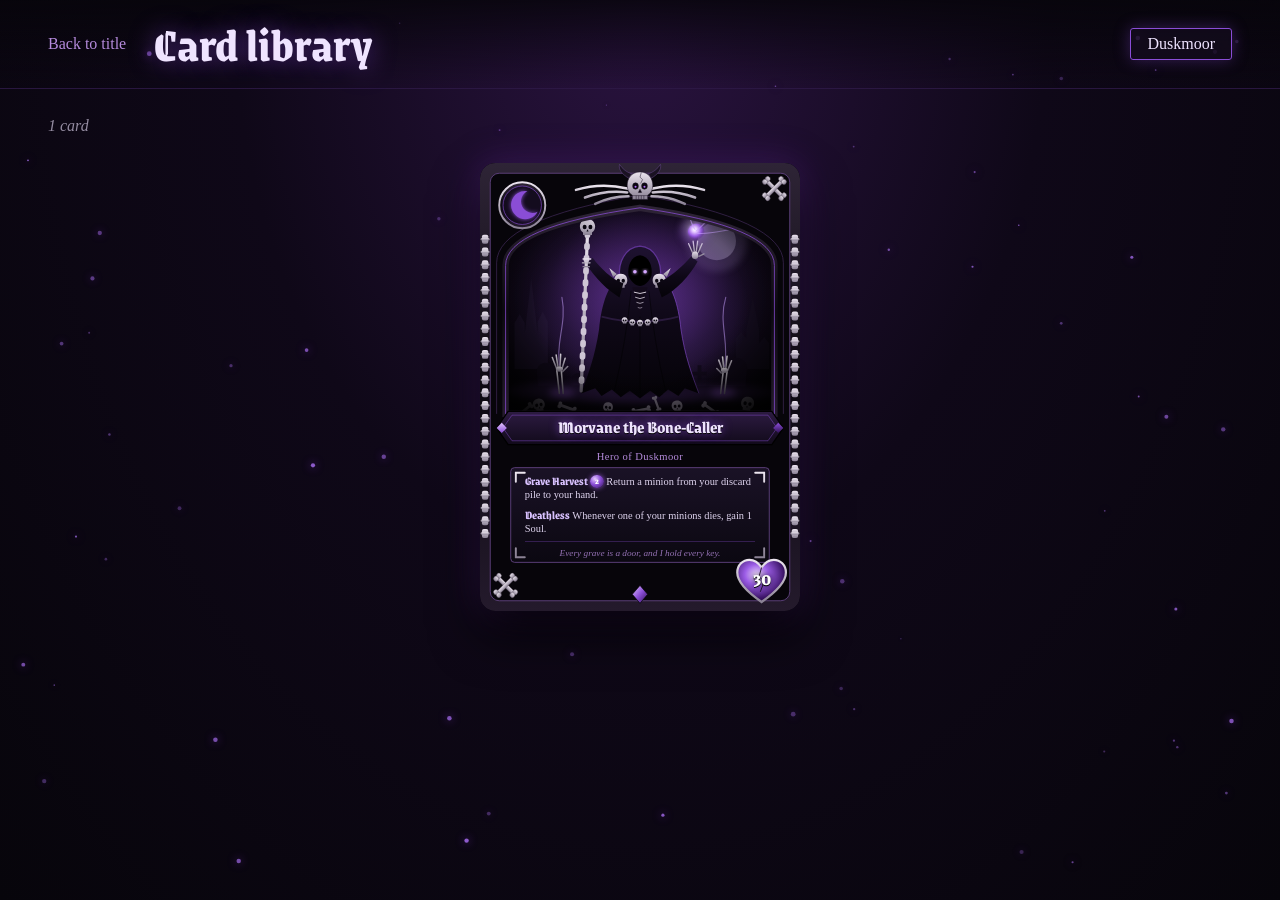
==== cards.html @ 1594412f "card addition." ====
<!DOCTYPE html>
<html lang="en">
<head>
  <meta charset="UTF-8">
  <meta name="viewport" content="width=device-width, initial-scale=1.0">
  <title>Card Library · Three Crowns</title>
  <link rel="preconnect" href="https://fonts.googleapis.com">
  <link rel="preconnect" href="https://fonts.gstatic.com" crossorigin>
  <link href="https://fonts.googleapis.com/css2?family=Grenze+Gotisch:wght@600;800&family=IM+Fell+English:ital@0;1&family=IM+Fell+English+SC&display=swap" rel="stylesheet">
  <link rel="stylesheet" href="css/cards.css">
</head>
<body>
  <!-- Shared pieces for every card frame -->
  <svg width="0" height="0" style="position:absolute" aria-hidden="true">
    <defs>
      <linearGradient id="cf-iron" x1="0" y1="0" x2="0" y2="1">
        <stop offset="0" stop-color="#2e2436"/>
        <stop offset=".5" stop-color="#0c0910"/>
        <stop offset="1" stop-color="#241a2c"/>
      </linearGradient>
      <linearGradient id="cf-bone" x1="0" y1="0" x2="0" y2="1">
        <stop offset="0" stop-color="#ece5ef"/>
        <stop offset="1" stop-color="#8a8194"/>
      </linearGradient>
      <linearGradient id="cf-plate" x1="0" y1="0" x2="0" y2="1">
        <stop offset="0" stop-color="#2d1b42"/>
        <stop offset="1" stop-color="#110a1a"/>
      </linearGradient>
      <linearGradient id="cf-textbox" x1="0" y1="0" x2="0" y2="1">
        <stop offset="0" stop-color="#1a1226"/>
        <stop offset="1" stop-color="#0b0811"/>
      </linearGradient>
      <linearGradient id="cf-gem" x1="0" y1="0" x2="1" y2="1">
        <stop offset="0" stop-color="#e3c6ff"/>
        <stop offset=".5" stop-color="#8a4dd6"/>
        <stop offset="1" stop-color="#2d0f52"/>
      </linearGradient>
      <radialGradient id="cf-gem-radial" cx=".4" cy=".35" r=".7">
        <stop offset="0" stop-color="#f0dcff"/>
        <stop offset=".35" stop-color="#9b5ce6"/>
        <stop offset=".8" stop-color="#3b1466"/>
        <stop offset="1" stop-color="#1a0830"/>
      </radialGradient>
      <radialGradient id="cf-art-vignette" cx=".5" cy=".42" r=".75">
        <stop offset=".5" stop-color="#000" stop-opacity="0"/>
        <stop offset="1" stop-color="#000" stop-opacity=".85"/>
      </radialGradient>
      <radialGradient id="cb-bg" cx=".5" cy=".45" r=".75">
        <stop offset="0" stop-color="#2a1340"/>
        <stop offset=".6" stop-color="#110a1a"/>
        <stop offset="1" stop-color="#050308"/>
      </radialGradient>
      <pattern id="cb-lattice" patternUnits="userSpaceOnUse" width="40" height="40">
        <path d="M0 20 L20 0 L40 20 L20 40 Z" fill="none" stroke="#2a1a3d" stroke-width="1"/>
      </pattern>

      <!-- gothic arch window for the art -->
      <clipPath id="cf-arch">
        <path d="M40 392 V160 Q40 100 250 70 Q460 100 460 160 V392 Z"/>
      </clipPath>

      <!-- one vertebra of the spine running down the frame sides -->
      <g id="cf-vertebra">
        <rect x="-5" y="0" width="10" height="14" rx="3" fill="url(#cf-bone)"/>
        <rect x="-7" y="5" width="14" height="4" rx="2" fill="url(#cf-bone)" opacity=".8"/>
      </g>

      <!-- a single bone, used for crossed bones -->
      <g id="cf-bone-piece" fill="url(#cf-bone)" stroke="#4a4052" stroke-width=".6">
        <rect x="-18" y="-3" width="36" height="6" rx="3"/>
        <circle cx="-18" cy="-3.2" r="4"/><circle cx="-18" cy="3.2" r="4"/>
        <circle cx="18" cy="-3.2" r="4"/><circle cx="18" cy="3.2" r="4"/>
      </g>

      <!-- skull, centered on 0,0 -->
      <g id="cf-skull" stroke="#1e1428" stroke-width=".8">
        <path fill="url(#cf-bone)" d="M0 -22 C-14 -22 -20 -11 -20 -1 C-20 7 -16 12 -12 14 V21 H12 V14 C16 12 20 7 20 -1 C20 -11 14 -22 0 -22 Z"/>
        <path fill="none" d="M2 -21 L0 -14 L4 -10 L1 -4 M-12 15 H12 M-6 15 V21 M-2 15 V21 M2 15 V21 M6 15 V21"/>
        <ellipse cx="-7" cy="0" rx="4.5" ry="5" fill="#0a0610"/>
        <ellipse cx="7" cy="0" rx="4.5" ry="5" fill="#0a0610"/>
        <path d="M0 5 L-2.5 10 H2.5 Z" fill="#0a0610"/>
        <circle class="cf-eye-glow" cx="-7" cy="1" r="1.6" fill="#b36bff" stroke="none"/>
        <circle class="cf-eye-glow" cx="7" cy="1" r="1.6" fill="#b36bff" stroke="none"/>
      </g>

      <filter id="fx-cglow" x="-40%" y="-40%" width="180%" height="180%">
        <feGaussianBlur in="SourceGraphic" stdDeviation="3" result="b"/>
        <feMerge><feMergeNode in="b"/><feMergeNode in="SourceGraphic"/></feMerge>
      </filter>
    </defs>
  </svg>

  <canvas id="motes" aria-hidden="true"></canvas>

  <header class="topbar">
    <a class="back-link" href="index.html">Back to title</a>
    <h1 class="page-title">Card library</h1>
    <nav class="kingdom-tabs" aria-label="Kingdoms">
      <button class="tab is-active" aria-pressed="true">Duskmoor</button>
    </nav>
  </header>

  <main>
    <p class="count" id="card-count"></p>
    <div class="card-grid" id="card-grid"></div>
  </main>

  <!-- Large inspect view -->
  <dialog class="inspect" id="inspect" aria-label="Inspect card">
    <div class="inspect-stage" id="inspect-stage"></div>
    <div class="inspect-actions">
      <button class="action" id="flip-btn">Flip card</button>
      <button class="action" id="close-btn">Close</button>
    </div>
  </dialog>

  <script src="js/cards.js"></script>
</body>
</html>
---- css/cards.css ----
/* ============ Tokens ============ */
:root {
  --night:       #07050b;
  --ink:         #efe4ff;
  --violet:      #8a4dd6;
  --violet-soft: #b58bdc;

  --font-dark: "Grenze Gotisch", Georgia, serif;
  --font-body: "IM Fell English", Georgia, serif;
  --font-caps: "IM Fell English SC", Georgia, serif;
}

*, *::before, *::after { box-sizing: border-box; }

html, body { margin: 0; min-height: 100%; }

body {
  background: radial-gradient(ellipse at 50% 0%, #2a1340 0%, #0f0818 45%, var(--night) 100%) fixed;
  background-color: var(--night);
  color: var(--ink);
  font-family: var(--font-body);
  min-height: 100vh;
}

#motes {
  position: fixed;
  inset: 0;
  z-index: 0;
  width: 100%;
  height: 100%;
  pointer-events: none;
}

/* ============ Top bar ============ */
.topbar {
  position: relative;
  z-index: 1;
  display: flex;
  flex-wrap: wrap;
  align-items: center;
  gap: 12px 28px;
  padding: 20px clamp(16px, 4vw, 48px);
  border-bottom: 1px solid rgba(138, 77, 214, .25);
  background: linear-gradient(180deg, rgba(7, 5, 11, .85), rgba(7, 5, 11, 0));
}

.back-link {
  font-family: var(--font-caps);
  font-size: 1rem;
  color: var(--violet-soft);
  text-decoration: none;
}
.back-link:hover,
.back-link:focus-visible {
  color: var(--ink);
  text-decoration: underline;
  text-underline-offset: 4px;
  outline: none;
}

.page-title {
  margin: 0;
  font-family: var(--font-dark);
  font-weight: 800;
  font-size: clamp(2rem, 4vw, 3rem);
  line-height: 1;
  text-shadow: 0 0 24px rgba(138, 77, 214, .6);
}

.kingdom-tabs { margin-left: auto; display: flex; gap: 8px; }

.tab {
  padding: .4rem 1rem;
  font-family: var(--font-caps);
  font-size: 1rem;
  color: var(--violet-soft);
  background: rgba(20, 12, 30, .7);
  border: 1px solid rgba(138, 77, 214, .35);
  border-radius: 3px;
  cursor: pointer;
}
.tab.is-active {
  color: var(--ink);
  border-color: var(--violet);
  box-shadow: 0 0 16px rgba(138, 77, 214, .35);
}

main {
  position: relative;
  z-index: 1;
  padding: 28px clamp(16px, 4vw, 48px) 72px;
}

.count {
  margin: 0 0 28px;
  font-style: italic;
  color: rgba(239, 228, 255, .6);
}

.card-grid {
  display: flex;
  flex-wrap: wrap;
  gap: 40px;
  justify-content: center;
}

/* ============ Card ============ */
.card {
  --w: min(320px, 82vw);
  position: relative;
  width: var(--w);
  aspect-ratio: 5 / 7;
  container-type: inline-size; /* lets text size itself to the card with cqw units */
  perspective: 1200px;
  cursor: pointer;
  outline: none;
  transition: transform .3s ease;
}
.card-grid .card:hover,
.card-grid .card:focus-visible { transform: translateY(-8px); }

.card-inner {
  position: absolute;
  inset: 0;
  transform-style: preserve-3d;
  transform: rotateX(var(--rx, 0deg)) rotateY(calc(var(--ry, 0deg) + var(--flip, 0deg)));
  transition: transform .6s cubic-bezier(.2, .7, .2, 1);
}
.card.is-tilting .card-inner { transition: transform .1s linear; }
.card.is-flipped { --flip: 180deg; }

.card-face {
  position: absolute;
  inset: 0;
  overflow: hidden;
  border-radius: 4.8cqw;
  backface-visibility: hidden;
  -webkit-backface-visibility: hidden;
  box-shadow: 0 24px 48px rgba(0, 0, 0, .75), 0 0 36px rgba(120, 50, 190, .35);
}
.card-back { transform: rotateY(180deg); }
.card:focus-visible .card-face { box-shadow: 0 24px 48px rgba(0, 0, 0, .75), 0 0 0 3px var(--ink); }

.card-svg { display: block; width: 100%; height: 100%; }

/* Text laid over the frame. Positions match the frame's 500x700 layout. */
.card-name {
  position: absolute;
  left: 10%;
  right: 10%;
  top: 55.43%;
  height: 7.43%;
  margin: 0;
  display: flex;
  align-items: center;
  justify-content: center;
  font-family: var(--font-dark);
  font-weight: 800;
  font-size: 5.4cqw;
  line-height: 1;
  white-space: nowrap;
  color: var(--ink);
  text-shadow: 0 1px 0 #000, 0 0 3cqw rgba(138, 77, 214, .8);
}

.card-type {
  position: absolute;
  left: 10%;
  right: 10%;
  top: 63.71%;
  height: 3.43%;
  margin: 0;
  display: flex;
  align-items: center;
  justify-content: center;
  font-family: var(--font-caps);
  font-size: 3.3cqw;
  letter-spacing: .04em;
  color: var(--violet-soft);
}

.card-text {
  position: absolute;
  left: 9.6%;
  width: 80.8%;
  top: 68%;
  height: 21.14%;
  padding: 3.4cqw 4.4cqw 3cqw;
  display: flex;
  flex-direction: column;
  justify-content: center;
  gap: 1.6cqw;
  overflow: hidden;
  font-size: 3.25cqw;
  line-height: 1.3;
  color: rgba(239, 228, 255, .92);
}
.card-text p { margin: 0; }

.ability-name {
  margin-right: .8cqw;
  font-family: var(--font-dark);
  font-weight: 800;
  font-size: 3.7cqw;
  color: #d9c2ff;
}

.soul-cost {
  display: inline-grid;
  place-items: center;
  width: 4.2cqw;
  height: 4.2cqw;
  margin-right: .8cqw;
  border-radius: 50%;
  vertical-align: .2cqw;
  background: radial-gradient(circle at 35% 30%, #e3c6ff, #8a4dd6 45%, #2d0f52);
  box-shadow: 0 0 1.6cqw rgba(179, 107, 255, .7);
  font-family: var(--font-dark);
  font-weight: 800;
  font-size: 2.8cqw;
  line-height: 1;
  color: #fff;
}

.card-flavor {
  padding-top: 1.4cqw;
  border-top: 1px solid rgba(138, 77, 214, .3);
  font-style: italic;
  font-size: 2.9cqw;
  text-align: center;
  color: rgba(181, 139, 220, .8);
}

.card-health,
.card-cost {
  position: absolute;
  transform: translate(-50%, -50%);
  font-family: var(--font-dark);
  font-weight: 800;
  line-height: 1;
  color: #fff;
  text-shadow: 0 1px 0 #000, 0 0 2cqw rgba(0, 0, 0, .9);
}
.card-health { left: 88%; top: 92.57%; font-size: 6.4cqw; }
.card-cost   { left: 13.2%; top: 9.43%; font-size: 8cqw; }

/* Foil sheen that follows the cursor */
.card-sheen {
  position: absolute;
  inset: 0;
  pointer-events: none;
  mix-blend-mode: color-dodge;
  opacity: 0;
  transition: opacity .3s ease;
  background:
    radial-gradient(circle at var(--mx, 50%) var(--my, 50%), rgba(190, 140, 255, .35), transparent 40%),
    linear-gradient(115deg, transparent 35%, rgba(170, 110, 255, .16) 48%, rgba(110, 230, 255, .07) 52%, transparent 62%);
  background-size: 100% 100%, 250% 250%;
  background-position: center, var(--mx, 50%) var(--my, 50%);
}
.card:hover .card-sheen,
.card.is-tilting .card-sheen { opacity: 1; }

/* Slow pulse on the crest eyes and gems */
.cf-eye-glow,
.cf-gem { animation: pulse 3s ease-in-out infinite; }

@keyframes pulse {
  0%, 100% { opacity: .7; }
  50%      { opacity: 1; }
}

/* ============ Inspect view ============ */
.inspect {
  border: 0;
  padding: 0;
  background: transparent;
  color: inherit;
  max-width: none;
  max-height: none;
  overflow: visible;
}
.inspect[open] {
  display: flex;
  flex-direction: column;
  align-items: center;
  gap: 24px;
}
.inspect::backdrop {
  background: rgba(5, 3, 8, .85);
  backdrop-filter: blur(4px);
}

.inspect-stage .card {
  --w: min(440px, 84vw, 46vh);
  animation: rise .5s cubic-bezier(.2, .7, .2, 1);
}

@keyframes rise {
  from { opacity: 0; transform: translateY(24px) scale(.95); }
  to   { opacity: 1; transform: none; }
}

.inspect-actions { display: flex; gap: 12px; }

.action {
  padding: .55rem 1.3rem;
  font-family: var(--font-caps);
  font-size: 1.05rem;
  color: var(--ink);
  background: rgba(20, 12, 30, .85);
  border: 1px solid rgba(138, 77, 214, .5);
  border-radius: 3px;
  cursor: pointer;
  transition: border-color .2s ease, box-shadow .2s ease;
}
.action:hover,
.action:focus-visible {
  border-color: var(--violet-soft);
  box-shadow: 0 0 18px rgba(138, 77, 214, .45);
  outline: none;
}

/* ============ Reduced motion ============ */
@media (prefers-reduced-motion: reduce) {
  *, *::before, *::after {
    animation: none !important;
    transition: none !important;
  }
}
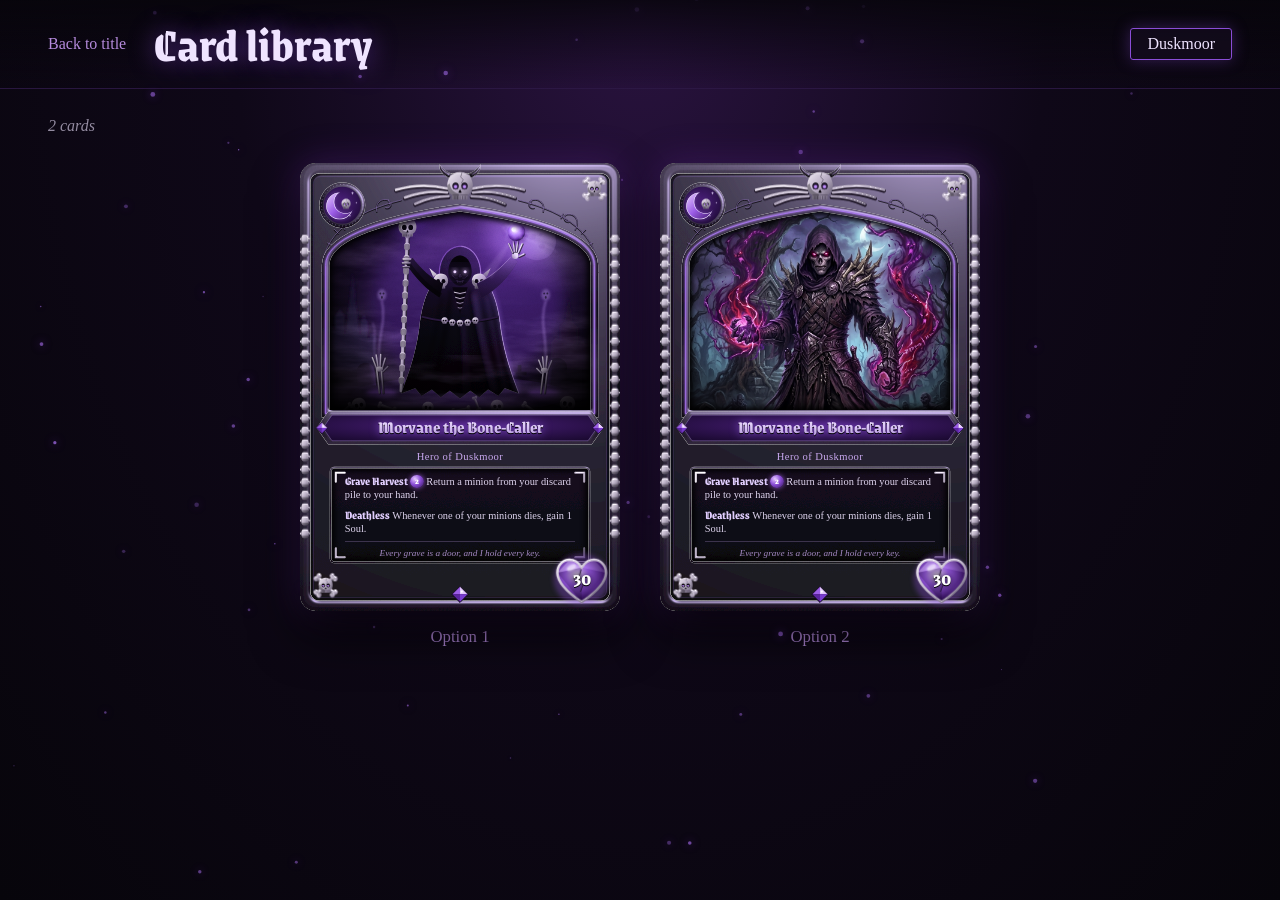
==== commit f710c26f: "optional card styles" ====
--- a/cards.html
+++ b/cards.html
@@ -10,7 +10,9 @@
   <link rel="stylesheet" href="css/cards.css">
 </head>
 <body>
-  <!-- Shared pieces for every card frame -->
+  <!-- ================================================================
+       Shared pieces for every card frame (Style A uses these)
+       ================================================================ -->
   <svg width="0" height="0" style="position:absolute" aria-hidden="true">
     <defs>
       <linearGradient id="cf-iron" x1="0" y1="0" x2="0" y2="1">
@@ -54,25 +56,21 @@
         <path d="M0 20 L20 0 L40 20 L20 40 Z" fill="none" stroke="#2a1a3d" stroke-width="1"/>
       </pattern>
 
-      <!-- gothic arch window for the art -->
       <clipPath id="cf-arch">
         <path d="M40 392 V160 Q40 100 250 70 Q460 100 460 160 V392 Z"/>
       </clipPath>
 
-      <!-- one vertebra of the spine running down the frame sides -->
       <g id="cf-vertebra">
         <rect x="-5" y="0" width="10" height="14" rx="3" fill="url(#cf-bone)"/>
         <rect x="-7" y="5" width="14" height="4" rx="2" fill="url(#cf-bone)" opacity=".8"/>
       </g>
 
-      <!-- a single bone, used for crossed bones -->
       <g id="cf-bone-piece" fill="url(#cf-bone)" stroke="#4a4052" stroke-width=".6">
         <rect x="-18" y="-3" width="36" height="6" rx="3"/>
         <circle cx="-18" cy="-3.2" r="4"/><circle cx="-18" cy="3.2" r="4"/>
         <circle cx="18" cy="-3.2" r="4"/><circle cx="18" cy="3.2" r="4"/>
       </g>
 
-      <!-- skull, centered on 0,0 -->
       <g id="cf-skull" stroke="#1e1428" stroke-width=".8">
         <path fill="url(#cf-bone)" d="M0 -22 C-14 -22 -20 -11 -20 -1 C-20 7 -16 12 -12 14 V21 H12 V14 C16 12 20 7 20 -1 C20 -11 14 -22 0 -22 Z"/>
         <path fill="none" d="M2 -21 L0 -14 L4 -10 L1 -4 M-12 15 H12 M-6 15 V21 M-2 15 V21 M2 15 V21 M6 15 V21"/>
@@ -90,6 +88,281 @@
     </defs>
   </svg>
 
+  <!-- ================================================================
+       Materials for card styles B (painted) and C (realistic)
+       ================================================================ -->
+  <svg width="0" height="0" style="position:absolute" aria-hidden="true">
+    <defs>
+      <!-- ===== Style B: painted pewter & enamel ===== -->
+      <linearGradient id="fb-metal" x1="0" y1="0" x2="0" y2="1">
+        <stop offset="0" stop-color="#4a4058"/>
+        <stop offset=".35" stop-color="#1d1726"/>
+        <stop offset=".5" stop-color="#0e0a14"/>
+        <stop offset=".75" stop-color="#2a2236"/>
+        <stop offset="1" stop-color="#120d19"/>
+      </linearGradient>
+      <linearGradient id="fb-metal-h" x1="0" y1="0" x2="0" y2="1">
+        <stop offset="0" stop-color="#5a4d6c"/>
+        <stop offset=".5" stop-color="#1a1422"/>
+        <stop offset="1" stop-color="#34293f"/>
+      </linearGradient>
+      <linearGradient id="fb-panel" x1="0" y1="0" x2="0" y2="1">
+        <stop offset="0" stop-color="#1a1422"/>
+        <stop offset="1" stop-color="#0b0810"/>
+      </linearGradient>
+      <radialGradient id="fb-enamel" cx=".5" cy=".4" r=".7">
+        <stop offset="0" stop-color="#4a1f7a"/>
+        <stop offset="1" stop-color="#1c0a33"/>
+      </radialGradient>
+      <linearGradient id="fb-inset" x1="0" y1="0" x2="0" y2="1">
+        <stop offset="0" stop-color="#171021"/>
+        <stop offset="1" stop-color="#0a0710"/>
+      </linearGradient>
+      <linearGradient id="fb-bone" x1="0" y1="0" x2="1" y2="1">
+        <stop offset="0" stop-color="#f2ecf5"/>
+        <stop offset=".5" stop-color="#b9aec4"/>
+        <stop offset="1" stop-color="#5d546a"/>
+      </linearGradient>
+      <linearGradient id="fb-horn" x1="0" y1="0" x2="0" y2="1">
+        <stop offset="0" stop-color="#4a3e56"/>
+        <stop offset="1" stop-color="#0e0a12"/>
+      </linearGradient>
+      <linearGradient id="fb-crescent" x1="0" y1="0" x2="1" y2="1">
+        <stop offset="0" stop-color="#e6ccff"/>
+        <stop offset=".5" stop-color="#9b5ce6"/>
+        <stop offset="1" stop-color="#3b1466"/>
+      </linearGradient>
+
+      <clipPath id="fb-tb-clip"><rect x="48" y="476" width="404" height="148" rx="6"/></clipPath>
+      <clipPath id="fb-heart-clip">
+        <path d="M440 686 C414 668 402 654 402 640 C402 628 411 620 421 620 C430 620 436 626 440 632 C444 626 450 620 459 620 C469 620 478 628 478 640 C478 654 466 668 440 686 Z"/>
+      </clipPath>
+
+      <filter id="fb-metalfx" x="-3%" y="-3%" width="106%" height="106%">
+        <feTurbulence type="fractalNoise" baseFrequency="0.9 0.22" numOctaves="2" seed="5" result="n"/>
+        <feColorMatrix in="n" type="saturate" values="0" result="g"/>
+        <feComponentTransfer in="g" result="lift">
+          <feFuncR type="linear" slope=".35" intercept=".8"/>
+          <feFuncG type="linear" slope=".35" intercept=".8"/>
+          <feFuncB type="linear" slope=".35" intercept=".8"/>
+          <feFuncA type="linear" slope="0" intercept="1"/>
+        </feComponentTransfer>
+        <feBlend in="SourceGraphic" in2="lift" mode="multiply" result="tex"/>
+        <feGaussianBlur in="SourceAlpha" stdDeviation="2.2" result="bump"/>
+        <feSpecularLighting in="bump" surfaceScale="3.5" specularConstant=".8" specularExponent="20" lighting-color="#d9c4ff" result="spec">
+          <fePointLight x="420" y="-120" z="260"/>
+        </feSpecularLighting>
+        <feComposite in="spec" in2="SourceAlpha" operator="in" result="specIn"/>
+        <feComposite in="tex" in2="specIn" operator="arithmetic" k1="0" k2="1" k3="1" k4="0" result="lit"/>
+        <feComposite in="lit" in2="SourceAlpha" operator="in"/>
+      </filter>
+
+      <filter id="fb-bonefx" x="-10%" y="-10%" width="120%" height="120%">
+        <feGaussianBlur in="SourceAlpha" stdDeviation="1.2" result="bump"/>
+        <feSpecularLighting in="bump" surfaceScale="2.5" specularConstant=".6" specularExponent="16" lighting-color="#ffffff" result="spec">
+          <fePointLight x="420" y="-120" z="260"/>
+        </feSpecularLighting>
+        <feComposite in="spec" in2="SourceAlpha" operator="in" result="s"/>
+        <feComposite in="SourceGraphic" in2="s" operator="arithmetic" k1="0" k2="1" k3=".8" k4="0"/>
+      </filter>
+
+      <filter id="fb-canvasfx" x="0" y="0" width="100%" height="100%">
+        <feTurbulence type="fractalNoise" baseFrequency=".6" numOctaves="3" seed="12" result="n"/>
+        <feColorMatrix in="n" type="saturate" values="0" result="g"/>
+        <feComponentTransfer in="g" result="lift">
+          <feFuncR type="linear" slope=".5" intercept=".7"/>
+          <feFuncG type="linear" slope=".5" intercept=".7"/>
+          <feFuncB type="linear" slope=".5" intercept=".7"/>
+          <feFuncA type="linear" slope="0" intercept="1"/>
+        </feComponentTransfer>
+        <feBlend in="SourceGraphic" in2="lift" mode="multiply" result="t"/>
+        <feComposite in="t" in2="SourceGraphic" operator="in"/>
+      </filter>
+
+      <filter id="fb-glow" x="-100%" y="-100%" width="300%" height="300%">
+        <feGaussianBlur in="SourceGraphic" stdDeviation="2" result="b"/>
+        <feMerge><feMergeNode in="b"/><feMergeNode in="b"/><feMergeNode in="SourceGraphic"/></feMerge>
+      </filter>
+      <filter id="fb-blur4" x="-20%" y="-20%" width="140%" height="140%">
+        <feGaussianBlur stdDeviation="4"/>
+      </filter>
+
+      <g id="fb-skull">
+        <path fill="url(#fb-bone)" d="M0 -22 C-14 -22 -20 -11 -20 -1 C-20 7 -16 12 -12 14 V21 H12 V14 C16 12 20 7 20 -1 C20 -11 14 -22 0 -22 Z"/>
+        <path fill="#000" opacity=".35" d="M-20 -1 C-20 7 -16 12 -12 14 V21 H-2 V12 C-9 10 -15 6 -16 -4 Z"/>
+        <path fill="#fff" opacity=".35" d="M-10 -18 Q2 -23 12 -16 Q2 -19 -10 -18 Z"/>
+        <ellipse cx="-7" cy="0" rx="5" ry="5.5" fill="#07040b"/>
+        <ellipse cx="7" cy="0" rx="5" ry="5.5" fill="#07040b"/>
+        <path d="M0 5 L-2.6 10 Q0 11 2.6 10 Z" fill="#07040b"/>
+        <path d="M-12 14 H12 M-8 15.5 V21 M-4 15.5 V21 M0 15.5 V21 M4 15.5 V21 M8 15.5 V21" stroke="#3a3144" stroke-width=".8"/>
+        <path d="M3 -21 L1 -14 L5 -10 L2 -4" fill="none" stroke="#3a3144" stroke-width=".8"/>
+        <circle class="cf-eye-glow" cx="-7" cy="1" r="2.2" fill="#c08cff" filter="url(#fb-glow)"/>
+        <circle class="cf-eye-glow" cx="7" cy="1" r="2.2" fill="#c08cff" filter="url(#fb-glow)"/>
+      </g>
+
+      <g id="fb-vertebra">
+        <rect x="-5.5" y="0" width="11" height="14" rx="3.5" fill="url(#fb-bone)"/>
+        <path d="M-8 6 L-5.5 4.5 V9.5 L-8 8 Z M8 6 L5.5 4.5 V9.5 L8 8 Z" fill="url(#fb-bone)"/>
+        <rect x="-5.5" y="10" width="11" height="4" rx="2" fill="#000" opacity=".3"/>
+      </g>
+
+      <g id="fb-bone-piece">
+        <rect x="-18" y="-3" width="36" height="6" rx="3" fill="url(#fb-bone)"/>
+        <circle cx="-18" cy="-3.2" r="4" fill="url(#fb-bone)"/><circle cx="-18" cy="3.2" r="4" fill="url(#fb-bone)"/>
+        <circle cx="18" cy="-3.2" r="4" fill="url(#fb-bone)"/><circle cx="18" cy="3.2" r="4" fill="url(#fb-bone)"/>
+        <rect x="-18" y="1" width="36" height="2" rx="1" fill="#000" opacity=".3"/>
+      </g>
+
+      <g id="fb-gem" class="cf-gem">
+        <path d="M0 -9 L9 0 L0 9 L-9 0 Z" fill="#2a0c4f"/>
+        <path d="M0 -9 L9 0 L0 0 Z" fill="#e3c6ff"/>
+        <path d="M0 -9 L-9 0 L0 0 Z" fill="#9b5ce6"/>
+        <path d="M-9 0 L0 9 L0 0 Z" fill="#5b24a0"/>
+        <path d="M9 0 L0 9 L0 0 Z" fill="#7a3cd0"/>
+        <path d="M0 -9 L9 0 L0 9 L-9 0 Z" fill="none" stroke="#0a0610" stroke-width="1"/>
+        <circle cx="2" cy="-3" r="1.2" fill="#fff"/>
+      </g>
+
+      <!-- ===== Style C: realistic iron, bone & leather ===== -->
+      <linearGradient id="fc-bone-grad" x1="0" y1="0" x2="1" y2="1">
+        <stop offset="0" stop-color="#e6ddcb"/>
+        <stop offset=".5" stop-color="#a89c86"/>
+        <stop offset="1" stop-color="#5a5044"/>
+      </linearGradient>
+      <linearGradient id="fc-horn" x1="0" y1="0" x2="0" y2="1">
+        <stop offset="0" stop-color="#6a5e52"/>
+        <stop offset="1" stop-color="#2a241f"/>
+      </linearGradient>
+      <radialGradient id="fc-cranium" cx=".45" cy=".35" r=".7">
+        <stop offset="0" stop-color="#ece4d4"/>
+        <stop offset=".55" stop-color="#b3a78f"/>
+        <stop offset="1" stop-color="#5e5446"/>
+      </radialGradient>
+      <radialGradient id="fc-socket" cx=".5" cy=".55" r=".6">
+        <stop offset="0" stop-color="#000"/>
+        <stop offset=".75" stop-color="#0a0608"/>
+        <stop offset="1" stop-color="#2c2420"/>
+      </radialGradient>
+      <linearGradient id="fc-amethyst" x1="0" y1="0" x2="1" y2="1">
+        <stop offset="0" stop-color="#d7b6ff"/>
+        <stop offset=".45" stop-color="#7a3cd0"/>
+        <stop offset="1" stop-color="#2a0c4f"/>
+      </linearGradient>
+      <radialGradient id="fc-amethyst-r" cx=".4" cy=".35" r=".7">
+        <stop offset="0" stop-color="#caa0ff"/>
+        <stop offset=".45" stop-color="#6d2fc0"/>
+        <stop offset=".85" stop-color="#2a0c4f"/>
+        <stop offset="1" stop-color="#12041f"/>
+      </radialGradient>
+
+      <clipPath id="fc-plaque-clip"><rect x="54" y="396" width="392" height="36"/></clipPath>
+      <clipPath id="fc-skull-clip">
+        <path d="M0 -32 C-18 -32 -28 -20 -28 -4 C-28 6 -23 13 -18 16 L-17 24 H17 L18 16 C23 13 28 6 28 -4 C28 -20 18 -32 0 -32 Z"/>
+      </clipPath>
+      <mask id="fc-no-art" maskUnits="userSpaceOnUse" x="0" y="0" width="500" height="700">
+        <rect width="500" height="700" fill="#fff"/>
+        <path d="M40 392 V160 Q40 100 250 70 Q460 100 460 160 V392 Z" fill="#000"/>
+      </mask>
+
+      <filter id="fc-iron" x="-3%" y="-3%" width="106%" height="106%">
+        <feTurbulence type="fractalNoise" baseFrequency="0.7" numOctaves="3" seed="2" result="grain"/>
+        <feTurbulence type="fractalNoise" baseFrequency="0.035" numOctaves="3" seed="9" result="blotch"/>
+        <feGaussianBlur in="SourceAlpha" stdDeviation="3" result="bevel"/>
+        <feComposite in="bevel" in2="grain" operator="arithmetic" k1="0" k2="1" k3="0.25" k4="0" result="bump"/>
+        <feDiffuseLighting in="bump" surfaceScale="4" lighting-color="#6f6280" result="diff">
+          <feDistantLight azimuth="300" elevation="40"/>
+        </feDiffuseLighting>
+        <feSpecularLighting in="bump" surfaceScale="4" specularConstant=".7" specularExponent="28" lighting-color="#d8c8f0" result="spec">
+          <fePointLight x="420" y="-120" z="300"/>
+        </feSpecularLighting>
+        <feColorMatrix in="blotch" values="0 0 0 0 .3  0 0 0 0 .12  0 0 0 0 .45  0 0 0 1.2 -.55" result="rust"/>
+        <feComposite in="diff" in2="spec" operator="arithmetic" k1="0" k2="1" k3="1" k4="0" result="lit"/>
+        <feComposite in="rust" in2="lit" operator="over" result="lit2"/>
+        <feComposite in="lit2" in2="SourceAlpha" operator="in"/>
+      </filter>
+
+      <filter id="fc-bone" x="-10%" y="-10%" width="120%" height="120%">
+        <feTurbulence type="fractalNoise" baseFrequency="1.1" numOctaves="2" seed="6" result="pits"/>
+        <feGaussianBlur in="SourceAlpha" stdDeviation="1.6" result="round"/>
+        <feComposite in="round" in2="pits" operator="arithmetic" k1="0" k2="1" k3="0.15" k4="0" result="bump"/>
+        <feDiffuseLighting in="bump" surfaceScale="3" lighting-color="#e9e0cf" result="diff">
+          <feDistantLight azimuth="300" elevation="45"/>
+        </feDiffuseLighting>
+        <feSpecularLighting in="bump" surfaceScale="3" specularConstant=".35" specularExponent="14" lighting-color="#ffffff" result="spec">
+          <feDistantLight azimuth="300" elevation="45"/>
+        </feSpecularLighting>
+        <feBlend in="SourceGraphic" in2="diff" mode="multiply" result="tinted"/>
+        <feComposite in="tinted" in2="spec" operator="arithmetic" k1="0" k2="1" k3="1" k4="0" result="lit"/>
+        <feComposite in="lit" in2="SourceAlpha" operator="in"/>
+      </filter>
+
+      <filter id="fc-leather" x="0" y="0" width="100%" height="100%">
+        <feTurbulence type="fractalNoise" baseFrequency="0.45" numOctaves="4" seed="14" result="n"/>
+        <feDiffuseLighting in="n" surfaceScale="1.6" lighting-color="#4a3a56" result="d">
+          <feDistantLight azimuth="235" elevation="55"/>
+        </feDiffuseLighting>
+        <feComposite in="d" in2="SourceGraphic" operator="in"/>
+      </filter>
+
+      <filter id="fc-grime" x="0" y="0" width="100%" height="100%">
+        <feTurbulence type="fractalNoise" baseFrequency="0.02" numOctaves="4" seed="17"/>
+        <feColorMatrix values="0 0 0 0 .06  0 0 0 0 .04  0 0 0 0 .05  0 0 0 1.8 -.8"/>
+      </filter>
+
+      <g id="fc-skull">
+        <path filter="url(#fc-bone)" fill="url(#fc-cranium)" d="M0 -32 C-18 -32 -28 -20 -28 -4 C-28 6 -23 13 -18 16 L-17 24 H17 L18 16 C23 13 28 6 28 -4 C28 -20 18 -32 0 -32 Z"/>
+        <g clip-path="url(#fc-skull-clip)">
+          <ellipse cx="-25" cy="-2" rx="8" ry="15" fill="#000" opacity=".45" filter="url(#fb-blur4)"/>
+          <ellipse cx="25" cy="-2" rx="8" ry="15" fill="#000" opacity=".3" filter="url(#fb-blur4)"/>
+          <ellipse cx="0" cy="20" rx="20" ry="6" fill="#000" opacity=".35" filter="url(#fb-blur4)"/>
+        </g>
+        <path d="M-18 -10 Q-9 -15 0 -12 Q9 -15 18 -10" fill="none" stroke="#fff" stroke-width="1.4" opacity=".22"/>
+        <ellipse cx="-15" cy="9" rx="5" ry="2.6" fill="#fff" opacity=".16"/>
+        <ellipse cx="15" cy="9" rx="5" ry="2.6" fill="#fff" opacity=".12"/>
+        <path fill="url(#fc-socket)" d="M-16 -6 C-16 -12 -10 -14 -5 -12 C-2 -10 -2 -2 -6 1 C-11 3 -16 0 -16 -6 Z"/>
+        <path fill="url(#fc-socket)" d="M16 -6 C16 -12 10 -14 5 -12 C2 -10 2 -2 6 1 C11 3 16 0 16 -6 Z"/>
+        <circle class="cf-eye-glow" cx="-9" cy="-5" r="2.2" fill="#b77aff" filter="url(#fb-glow)"/>
+        <circle class="cf-eye-glow" cx="9" cy="-5" r="2.2" fill="#b77aff" filter="url(#fb-glow)"/>
+        <path d="M0 4 L-4 12 Q0 14 4 12 Z" fill="#0a0608"/>
+        <path d="M0 5 V12" stroke="#3a322c" stroke-width=".6"/>
+        <rect x="-15" y="15" width="30" height="10" rx="2" fill="#0a0608"/>
+        <g fill="url(#fc-cranium)">
+          <rect x="-14" y="16" width="3.4" height="8" rx="1.2"/>
+          <rect x="-10" y="16" width="3.4" height="8" rx="1.2"/>
+          <rect x="-6" y="16" width="3.4" height="8" rx="1.2"/>
+          <rect x="-2" y="16" width="3.4" height="8" rx="1.2"/>
+          <rect x="2" y="16" width="3.4" height="8" rx="1.2"/>
+          <rect x="6" y="16" width="3.4" height="8" rx="1.2"/>
+          <rect x="10" y="16" width="3.4" height="8" rx="1.2"/>
+        </g>
+        <path d="M4 -31 L2 -24 L7 -19 L3 -12 M-20 -18 L-16 -14 L-18 -9" fill="none" stroke="#2a2220" stroke-width=".8"/>
+      </g>
+
+      <g id="fc-vertebra">
+        <rect x="-6" y="0" width="12" height="13" rx="4" fill="url(#fc-bone-grad)"/>
+        <path d="M-9 5.5 L-6 3.5 V9.5 L-9 7.5 Z M9 5.5 L6 3.5 V9.5 L9 7.5 Z" fill="url(#fc-bone-grad)"/>
+      </g>
+
+      <g id="fc-bracket" fill="#2a2430" filter="url(#fc-iron)">
+        <path d="M16 76 V30 A14 14 0 0 1 30 16 H76 V28 H40 A12 12 0 0 0 28 40 V76 Z"/>
+        <circle cx="22" cy="68" r="3.4"/>
+        <circle cx="68" cy="22" r="3.4"/>
+        <circle cx="23" cy="23" r="3.4"/>
+      </g>
+
+      <g id="fc-gem" class="cf-gem">
+        <circle r="11" fill="#2a2430" filter="url(#fc-iron)"/>
+        <path d="M0 -8 L8 0 L0 8 L-8 0 Z" fill="url(#fc-amethyst)"/>
+        <path d="M0 -8 L8 0 L0 0 Z" fill="#fff" opacity=".25"/>
+        <path d="M-8 0 L0 8 L0 0 Z" fill="#000" opacity=".3"/>
+        <path d="M1.5 -5 L2 -3 L4 -2.5 L2 -2 L1.5 0 L1 -2 L-1 -2.5 L1 -3 Z" fill="#fff"/>
+      </g>
+    </defs>
+  </svg>
+
+  <!-- ================================================================
+       Page
+       ================================================================ -->
   <canvas id="motes" aria-hidden="true"></canvas>
 
   <header class="topbar">
@@ -105,7 +378,6 @@
     <div class="card-grid" id="card-grid"></div>
   </main>
 
-  <!-- Large inspect view -->
   <dialog class="inspect" id="inspect" aria-label="Inspect card">
     <div class="inspect-stage" id="inspect-stage"></div>
     <div class="inspect-actions">
--- a/css/cards.css
+++ b/css/cards.css
@@ -102,6 +102,20 @@
   flex-wrap: wrap;
   gap: 40px;
   justify-content: center;
+}
+
+.card-slot {
+  margin: 0;
+  display: flex;
+  flex-direction: column;
+  align-items: center;
+  gap: 16px;
+}
+
+.card-caption {
+  font-family: var(--font-caps);
+  font-size: 1.05rem;
+  color: var(--violet-soft);
 }
 
 /* ============ Card ============ */
@@ -327,4 +341,66 @@
     animation: none !important;
     transition: none !important;
   }
+}
+
+/* ============ Comparison captions ============ */
+.card-slot {
+  margin: 0;
+  display: flex;
+  flex-direction: column;
+  align-items: center;
+  gap: 16px;
+}
+
+.card-caption {
+  font-family: var(--font-caps);
+  font-size: 1.05rem;
+  color: var(--violet-soft);
+}
+
+/* ============ Style B: painted enamel & silver ============ */
+.card[data-frame="b"] .card-name {
+  color: transparent;
+  background: linear-gradient(180deg, #fbf6ff 0%, #d8c2f5 50%, #8a64c0 100%);
+  -webkit-background-clip: text;
+          background-clip: text;
+  text-shadow: none;
+  filter: drop-shadow(0 1px 0 #000) drop-shadow(0 0 5px rgba(160, 100, 255, .6));
+}
+.card[data-frame="b"] .card-type    { color: #c9a8f0; }
+.card[data-frame="b"] .ability-name { color: #e2cfff; }
+.card[data-frame="b"] .card-flavor  { color: rgba(201, 168, 240, .8); border-top-color: rgba(201, 168, 240, .25); }
+
+/* ============ Style C: realistic engraved metal ============ */
+.card[data-frame="c"] .card-face {
+  box-shadow: 0 24px 48px rgba(0, 0, 0, .8), 0 0 18px rgba(0, 0, 0, .6);
+}
+.card[data-frame="c"] .card-name {
+  font-weight: 600;
+  letter-spacing: .02em;
+  color: transparent;
+  background: linear-gradient(180deg, #ece5d7 0%, #b0a695 50%, #6d6456 100%);
+  -webkit-background-clip: text;
+          background-clip: text;
+  text-shadow: none;
+  /* engraved: dark edge above, faint highlight below */
+  filter: drop-shadow(0 -1px 0 rgba(0, 0, 0, .95)) drop-shadow(0 1px 0 rgba(255, 255, 255, .12));
+}
+.card[data-frame="c"] .card-type    { color: #a89fb4; letter-spacing: .08em; }
+.card[data-frame="c"] .card-text    { color: #e6dfd2; text-shadow: 0 1px 1px rgba(0, 0, 0, .8); }
+.card[data-frame="c"] .ability-name { color: #dcd2bf; }
+.card[data-frame="c"] .card-flavor  { color: #a399ae; border-top-color: rgba(138, 122, 150, .35); }
+.card[data-frame="c"] .soul-cost {
+  background: radial-gradient(circle at 35% 30%, #caa0ff, #6d2fc0 45%, #12041f);
+  box-shadow: 0 0 0 .5cqw #2a2430, 0 .4cqw .8cqw rgba(0, 0, 0, .8);
+}
+.card[data-frame="c"] .card-health {
+  color: #f4ecff;
+  text-shadow: 0 1px 2px #000, 0 0 6px rgba(0, 0, 0, .9);
+}
+/* a subtle light glint instead of the holographic foil */
+.card[data-frame="c"] .card-sheen {
+  mix-blend-mode: soft-light;
+  background:
+    radial-gradient(circle at var(--mx, 50%) var(--my, 50%), rgba(255, 255, 255, .35), transparent 35%);
 }
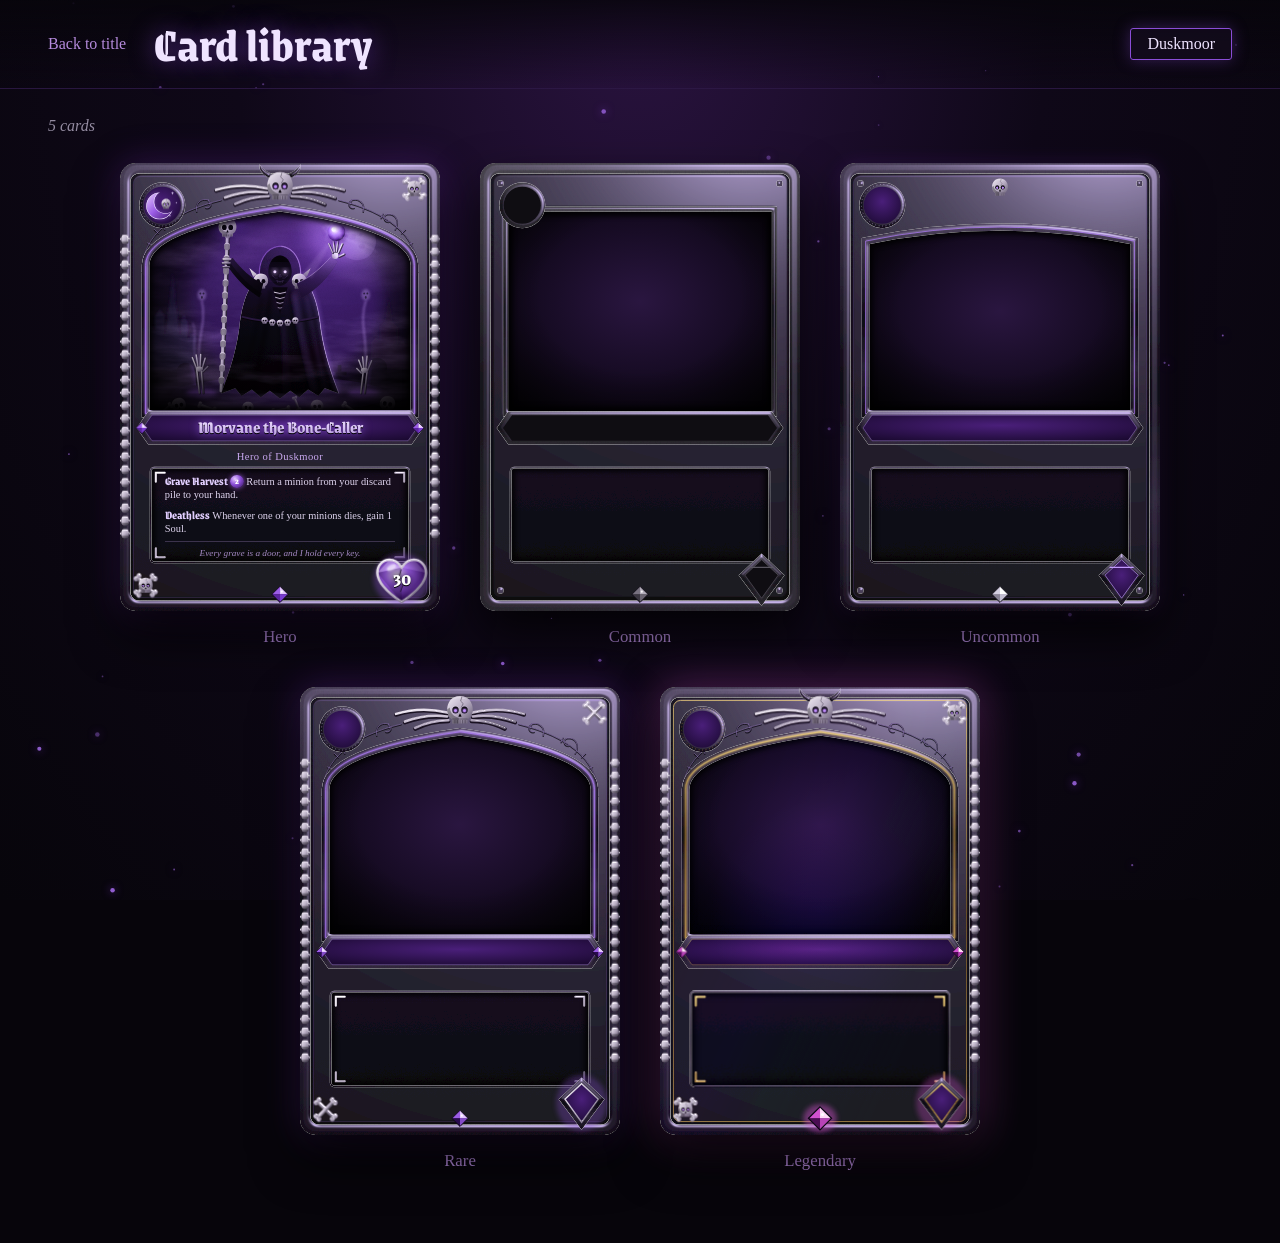
==== commit e1be8a27: "extra cards and cleanup" ====
--- a/cards.html
+++ b/cards.html
@@ -10,90 +10,10 @@
   <link rel="stylesheet" href="css/cards.css">
 </head>
 <body>
-  <!-- ================================================================
-       Shared pieces for every card frame (Style A uses these)
-       ================================================================ -->
+  <!-- Materials and shapes used by every card frame -->
   <svg width="0" height="0" style="position:absolute" aria-hidden="true">
     <defs>
-      <linearGradient id="cf-iron" x1="0" y1="0" x2="0" y2="1">
-        <stop offset="0" stop-color="#2e2436"/>
-        <stop offset=".5" stop-color="#0c0910"/>
-        <stop offset="1" stop-color="#241a2c"/>
-      </linearGradient>
-      <linearGradient id="cf-bone" x1="0" y1="0" x2="0" y2="1">
-        <stop offset="0" stop-color="#ece5ef"/>
-        <stop offset="1" stop-color="#8a8194"/>
-      </linearGradient>
-      <linearGradient id="cf-plate" x1="0" y1="0" x2="0" y2="1">
-        <stop offset="0" stop-color="#2d1b42"/>
-        <stop offset="1" stop-color="#110a1a"/>
-      </linearGradient>
-      <linearGradient id="cf-textbox" x1="0" y1="0" x2="0" y2="1">
-        <stop offset="0" stop-color="#1a1226"/>
-        <stop offset="1" stop-color="#0b0811"/>
-      </linearGradient>
-      <linearGradient id="cf-gem" x1="0" y1="0" x2="1" y2="1">
-        <stop offset="0" stop-color="#e3c6ff"/>
-        <stop offset=".5" stop-color="#8a4dd6"/>
-        <stop offset="1" stop-color="#2d0f52"/>
-      </linearGradient>
-      <radialGradient id="cf-gem-radial" cx=".4" cy=".35" r=".7">
-        <stop offset="0" stop-color="#f0dcff"/>
-        <stop offset=".35" stop-color="#9b5ce6"/>
-        <stop offset=".8" stop-color="#3b1466"/>
-        <stop offset="1" stop-color="#1a0830"/>
-      </radialGradient>
-      <radialGradient id="cf-art-vignette" cx=".5" cy=".42" r=".75">
-        <stop offset=".5" stop-color="#000" stop-opacity="0"/>
-        <stop offset="1" stop-color="#000" stop-opacity=".85"/>
-      </radialGradient>
-      <radialGradient id="cb-bg" cx=".5" cy=".45" r=".75">
-        <stop offset="0" stop-color="#2a1340"/>
-        <stop offset=".6" stop-color="#110a1a"/>
-        <stop offset="1" stop-color="#050308"/>
-      </radialGradient>
-      <pattern id="cb-lattice" patternUnits="userSpaceOnUse" width="40" height="40">
-        <path d="M0 20 L20 0 L40 20 L20 40 Z" fill="none" stroke="#2a1a3d" stroke-width="1"/>
-      </pattern>
-
-      <clipPath id="cf-arch">
-        <path d="M40 392 V160 Q40 100 250 70 Q460 100 460 160 V392 Z"/>
-      </clipPath>
-
-      <g id="cf-vertebra">
-        <rect x="-5" y="0" width="10" height="14" rx="3" fill="url(#cf-bone)"/>
-        <rect x="-7" y="5" width="14" height="4" rx="2" fill="url(#cf-bone)" opacity=".8"/>
-      </g>
-
-      <g id="cf-bone-piece" fill="url(#cf-bone)" stroke="#4a4052" stroke-width=".6">
-        <rect x="-18" y="-3" width="36" height="6" rx="3"/>
-        <circle cx="-18" cy="-3.2" r="4"/><circle cx="-18" cy="3.2" r="4"/>
-        <circle cx="18" cy="-3.2" r="4"/><circle cx="18" cy="3.2" r="4"/>
-      </g>
-
-      <g id="cf-skull" stroke="#1e1428" stroke-width=".8">
-        <path fill="url(#cf-bone)" d="M0 -22 C-14 -22 -20 -11 -20 -1 C-20 7 -16 12 -12 14 V21 H12 V14 C16 12 20 7 20 -1 C20 -11 14 -22 0 -22 Z"/>
-        <path fill="none" d="M2 -21 L0 -14 L4 -10 L1 -4 M-12 15 H12 M-6 15 V21 M-2 15 V21 M2 15 V21 M6 15 V21"/>
-        <ellipse cx="-7" cy="0" rx="4.5" ry="5" fill="#0a0610"/>
-        <ellipse cx="7" cy="0" rx="4.5" ry="5" fill="#0a0610"/>
-        <path d="M0 5 L-2.5 10 H2.5 Z" fill="#0a0610"/>
-        <circle class="cf-eye-glow" cx="-7" cy="1" r="1.6" fill="#b36bff" stroke="none"/>
-        <circle class="cf-eye-glow" cx="7" cy="1" r="1.6" fill="#b36bff" stroke="none"/>
-      </g>
-
-      <filter id="fx-cglow" x="-40%" y="-40%" width="180%" height="180%">
-        <feGaussianBlur in="SourceGraphic" stdDeviation="3" result="b"/>
-        <feMerge><feMergeNode in="b"/><feMergeNode in="SourceGraphic"/></feMerge>
-      </filter>
-    </defs>
-  </svg>
-
-  <!-- ================================================================
-       Materials for card styles B (painted) and C (realistic)
-       ================================================================ -->
-  <svg width="0" height="0" style="position:absolute" aria-hidden="true">
-    <defs>
-      <!-- ===== Style B: painted pewter & enamel ===== -->
+      <!-- ===== Gradients ===== -->
       <linearGradient id="fb-metal" x1="0" y1="0" x2="0" y2="1">
         <stop offset="0" stop-color="#4a4058"/>
         <stop offset=".35" stop-color="#1d1726"/>
@@ -132,12 +52,38 @@
         <stop offset=".5" stop-color="#9b5ce6"/>
         <stop offset="1" stop-color="#3b1466"/>
       </linearGradient>
-
+      <radialGradient id="cf-gem-radial" cx=".4" cy=".35" r=".7">
+        <stop offset="0" stop-color="#f0dcff"/>
+        <stop offset=".35" stop-color="#9b5ce6"/>
+        <stop offset=".8" stop-color="#3b1466"/>
+        <stop offset="1" stop-color="#1a0830"/>
+      </radialGradient>
+      <radialGradient id="cf-art-vignette" cx=".5" cy=".42" r=".75">
+        <stop offset=".5" stop-color="#000" stop-opacity="0"/>
+        <stop offset="1" stop-color="#000" stop-opacity=".85"/>
+      </radialGradient>
+
+      <!-- card back background -->
+      <radialGradient id="cb-bg" cx=".5" cy=".45" r=".75">
+        <stop offset="0" stop-color="#2a1340"/>
+        <stop offset=".6" stop-color="#110a1a"/>
+        <stop offset="1" stop-color="#050308"/>
+      </radialGradient>
+      <pattern id="cb-lattice" patternUnits="userSpaceOnUse" width="40" height="40">
+        <path d="M0 20 L20 0 L40 20 L20 40 Z" fill="none" stroke="#2a1a3d" stroke-width="1"/>
+      </pattern>
+
+      <!-- ===== Clips ===== -->
+      <clipPath id="cf-arch">
+        <path d="M40 392 V160 Q40 100 250 70 Q460 100 460 160 V392 Z"/>
+      </clipPath>
       <clipPath id="fb-tb-clip"><rect x="48" y="476" width="404" height="148" rx="6"/></clipPath>
       <clipPath id="fb-heart-clip">
         <path d="M440 686 C414 668 402 654 402 640 C402 628 411 620 421 620 C430 620 436 626 440 632 C444 626 450 620 459 620 C469 620 478 628 478 640 C478 654 466 668 440 686 Z"/>
       </clipPath>
 
+      <!-- ===== Filters ===== -->
+      <!-- brushed metal + bevel lit from the top right -->
       <filter id="fb-metalfx" x="-3%" y="-3%" width="106%" height="106%">
         <feTurbulence type="fractalNoise" baseFrequency="0.9 0.22" numOctaves="2" seed="5" result="n"/>
         <feColorMatrix in="n" type="saturate" values="0" result="g"/>
@@ -157,6 +103,7 @@
         <feComposite in="lit" in2="SourceAlpha" operator="in"/>
       </filter>
 
+      <!-- glossy bone -->
       <filter id="fb-bonefx" x="-10%" y="-10%" width="120%" height="120%">
         <feGaussianBlur in="SourceAlpha" stdDeviation="1.2" result="bump"/>
         <feSpecularLighting in="bump" surfaceScale="2.5" specularConstant=".6" specularExponent="16" lighting-color="#ffffff" result="spec">
@@ -166,6 +113,7 @@
         <feComposite in="SourceGraphic" in2="s" operator="arithmetic" k1="0" k2="1" k3=".8" k4="0"/>
       </filter>
 
+      <!-- painted canvas grain -->
       <filter id="fb-canvasfx" x="0" y="0" width="100%" height="100%">
         <feTurbulence type="fractalNoise" baseFrequency=".6" numOctaves="3" seed="12" result="n"/>
         <feColorMatrix in="n" type="saturate" values="0" result="g"/>
@@ -187,6 +135,7 @@
         <feGaussianBlur stdDeviation="4"/>
       </filter>
 
+      <!-- ===== Reusable pieces ===== -->
       <g id="fb-skull">
         <path fill="url(#fb-bone)" d="M0 -22 C-14 -22 -20 -11 -20 -1 C-20 7 -16 12 -12 14 V21 H12 V14 C16 12 20 7 20 -1 C20 -11 14 -22 0 -22 Z"/>
         <path fill="#000" opacity=".35" d="M-20 -1 C-20 7 -16 12 -12 14 V21 H-2 V12 C-9 10 -15 6 -16 -4 Z"/>
@@ -222,147 +171,9 @@
         <path d="M0 -9 L9 0 L0 9 L-9 0 Z" fill="none" stroke="#0a0610" stroke-width="1"/>
         <circle cx="2" cy="-3" r="1.2" fill="#fff"/>
       </g>
-
-      <!-- ===== Style C: realistic iron, bone & leather ===== -->
-      <linearGradient id="fc-bone-grad" x1="0" y1="0" x2="1" y2="1">
-        <stop offset="0" stop-color="#e6ddcb"/>
-        <stop offset=".5" stop-color="#a89c86"/>
-        <stop offset="1" stop-color="#5a5044"/>
-      </linearGradient>
-      <linearGradient id="fc-horn" x1="0" y1="0" x2="0" y2="1">
-        <stop offset="0" stop-color="#6a5e52"/>
-        <stop offset="1" stop-color="#2a241f"/>
-      </linearGradient>
-      <radialGradient id="fc-cranium" cx=".45" cy=".35" r=".7">
-        <stop offset="0" stop-color="#ece4d4"/>
-        <stop offset=".55" stop-color="#b3a78f"/>
-        <stop offset="1" stop-color="#5e5446"/>
-      </radialGradient>
-      <radialGradient id="fc-socket" cx=".5" cy=".55" r=".6">
-        <stop offset="0" stop-color="#000"/>
-        <stop offset=".75" stop-color="#0a0608"/>
-        <stop offset="1" stop-color="#2c2420"/>
-      </radialGradient>
-      <linearGradient id="fc-amethyst" x1="0" y1="0" x2="1" y2="1">
-        <stop offset="0" stop-color="#d7b6ff"/>
-        <stop offset=".45" stop-color="#7a3cd0"/>
-        <stop offset="1" stop-color="#2a0c4f"/>
-      </linearGradient>
-      <radialGradient id="fc-amethyst-r" cx=".4" cy=".35" r=".7">
-        <stop offset="0" stop-color="#caa0ff"/>
-        <stop offset=".45" stop-color="#6d2fc0"/>
-        <stop offset=".85" stop-color="#2a0c4f"/>
-        <stop offset="1" stop-color="#12041f"/>
-      </radialGradient>
-
-      <clipPath id="fc-plaque-clip"><rect x="54" y="396" width="392" height="36"/></clipPath>
-      <clipPath id="fc-skull-clip">
-        <path d="M0 -32 C-18 -32 -28 -20 -28 -4 C-28 6 -23 13 -18 16 L-17 24 H17 L18 16 C23 13 28 6 28 -4 C28 -20 18 -32 0 -32 Z"/>
-      </clipPath>
-      <mask id="fc-no-art" maskUnits="userSpaceOnUse" x="0" y="0" width="500" height="700">
-        <rect width="500" height="700" fill="#fff"/>
-        <path d="M40 392 V160 Q40 100 250 70 Q460 100 460 160 V392 Z" fill="#000"/>
-      </mask>
-
-      <filter id="fc-iron" x="-3%" y="-3%" width="106%" height="106%">
-        <feTurbulence type="fractalNoise" baseFrequency="0.7" numOctaves="3" seed="2" result="grain"/>
-        <feTurbulence type="fractalNoise" baseFrequency="0.035" numOctaves="3" seed="9" result="blotch"/>
-        <feGaussianBlur in="SourceAlpha" stdDeviation="3" result="bevel"/>
-        <feComposite in="bevel" in2="grain" operator="arithmetic" k1="0" k2="1" k3="0.25" k4="0" result="bump"/>
-        <feDiffuseLighting in="bump" surfaceScale="4" lighting-color="#6f6280" result="diff">
-          <feDistantLight azimuth="300" elevation="40"/>
-        </feDiffuseLighting>
-        <feSpecularLighting in="bump" surfaceScale="4" specularConstant=".7" specularExponent="28" lighting-color="#d8c8f0" result="spec">
-          <fePointLight x="420" y="-120" z="300"/>
-        </feSpecularLighting>
-        <feColorMatrix in="blotch" values="0 0 0 0 .3  0 0 0 0 .12  0 0 0 0 .45  0 0 0 1.2 -.55" result="rust"/>
-        <feComposite in="diff" in2="spec" operator="arithmetic" k1="0" k2="1" k3="1" k4="0" result="lit"/>
-        <feComposite in="rust" in2="lit" operator="over" result="lit2"/>
-        <feComposite in="lit2" in2="SourceAlpha" operator="in"/>
-      </filter>
-
-      <filter id="fc-bone" x="-10%" y="-10%" width="120%" height="120%">
-        <feTurbulence type="fractalNoise" baseFrequency="1.1" numOctaves="2" seed="6" result="pits"/>
-        <feGaussianBlur in="SourceAlpha" stdDeviation="1.6" result="round"/>
-        <feComposite in="round" in2="pits" operator="arithmetic" k1="0" k2="1" k3="0.15" k4="0" result="bump"/>
-        <feDiffuseLighting in="bump" surfaceScale="3" lighting-color="#e9e0cf" result="diff">
-          <feDistantLight azimuth="300" elevation="45"/>
-        </feDiffuseLighting>
-        <feSpecularLighting in="bump" surfaceScale="3" specularConstant=".35" specularExponent="14" lighting-color="#ffffff" result="spec">
-          <feDistantLight azimuth="300" elevation="45"/>
-        </feSpecularLighting>
-        <feBlend in="SourceGraphic" in2="diff" mode="multiply" result="tinted"/>
-        <feComposite in="tinted" in2="spec" operator="arithmetic" k1="0" k2="1" k3="1" k4="0" result="lit"/>
-        <feComposite in="lit" in2="SourceAlpha" operator="in"/>
-      </filter>
-
-      <filter id="fc-leather" x="0" y="0" width="100%" height="100%">
-        <feTurbulence type="fractalNoise" baseFrequency="0.45" numOctaves="4" seed="14" result="n"/>
-        <feDiffuseLighting in="n" surfaceScale="1.6" lighting-color="#4a3a56" result="d">
-          <feDistantLight azimuth="235" elevation="55"/>
-        </feDiffuseLighting>
-        <feComposite in="d" in2="SourceGraphic" operator="in"/>
-      </filter>
-
-      <filter id="fc-grime" x="0" y="0" width="100%" height="100%">
-        <feTurbulence type="fractalNoise" baseFrequency="0.02" numOctaves="4" seed="17"/>
-        <feColorMatrix values="0 0 0 0 .06  0 0 0 0 .04  0 0 0 0 .05  0 0 0 1.8 -.8"/>
-      </filter>
-
-      <g id="fc-skull">
-        <path filter="url(#fc-bone)" fill="url(#fc-cranium)" d="M0 -32 C-18 -32 -28 -20 -28 -4 C-28 6 -23 13 -18 16 L-17 24 H17 L18 16 C23 13 28 6 28 -4 C28 -20 18 -32 0 -32 Z"/>
-        <g clip-path="url(#fc-skull-clip)">
-          <ellipse cx="-25" cy="-2" rx="8" ry="15" fill="#000" opacity=".45" filter="url(#fb-blur4)"/>
-          <ellipse cx="25" cy="-2" rx="8" ry="15" fill="#000" opacity=".3" filter="url(#fb-blur4)"/>
-          <ellipse cx="0" cy="20" rx="20" ry="6" fill="#000" opacity=".35" filter="url(#fb-blur4)"/>
-        </g>
-        <path d="M-18 -10 Q-9 -15 0 -12 Q9 -15 18 -10" fill="none" stroke="#fff" stroke-width="1.4" opacity=".22"/>
-        <ellipse cx="-15" cy="9" rx="5" ry="2.6" fill="#fff" opacity=".16"/>
-        <ellipse cx="15" cy="9" rx="5" ry="2.6" fill="#fff" opacity=".12"/>
-        <path fill="url(#fc-socket)" d="M-16 -6 C-16 -12 -10 -14 -5 -12 C-2 -10 -2 -2 -6 1 C-11 3 -16 0 -16 -6 Z"/>
-        <path fill="url(#fc-socket)" d="M16 -6 C16 -12 10 -14 5 -12 C2 -10 2 -2 6 1 C11 3 16 0 16 -6 Z"/>
-        <circle class="cf-eye-glow" cx="-9" cy="-5" r="2.2" fill="#b77aff" filter="url(#fb-glow)"/>
-        <circle class="cf-eye-glow" cx="9" cy="-5" r="2.2" fill="#b77aff" filter="url(#fb-glow)"/>
-        <path d="M0 4 L-4 12 Q0 14 4 12 Z" fill="#0a0608"/>
-        <path d="M0 5 V12" stroke="#3a322c" stroke-width=".6"/>
-        <rect x="-15" y="15" width="30" height="10" rx="2" fill="#0a0608"/>
-        <g fill="url(#fc-cranium)">
-          <rect x="-14" y="16" width="3.4" height="8" rx="1.2"/>
-          <rect x="-10" y="16" width="3.4" height="8" rx="1.2"/>
-          <rect x="-6" y="16" width="3.4" height="8" rx="1.2"/>
-          <rect x="-2" y="16" width="3.4" height="8" rx="1.2"/>
-          <rect x="2" y="16" width="3.4" height="8" rx="1.2"/>
-          <rect x="6" y="16" width="3.4" height="8" rx="1.2"/>
-          <rect x="10" y="16" width="3.4" height="8" rx="1.2"/>
-        </g>
-        <path d="M4 -31 L2 -24 L7 -19 L3 -12 M-20 -18 L-16 -14 L-18 -9" fill="none" stroke="#2a2220" stroke-width=".8"/>
-      </g>
-
-      <g id="fc-vertebra">
-        <rect x="-6" y="0" width="12" height="13" rx="4" fill="url(#fc-bone-grad)"/>
-        <path d="M-9 5.5 L-6 3.5 V9.5 L-9 7.5 Z M9 5.5 L6 3.5 V9.5 L9 7.5 Z" fill="url(#fc-bone-grad)"/>
-      </g>
-
-      <g id="fc-bracket" fill="#2a2430" filter="url(#fc-iron)">
-        <path d="M16 76 V30 A14 14 0 0 1 30 16 H76 V28 H40 A12 12 0 0 0 28 40 V76 Z"/>
-        <circle cx="22" cy="68" r="3.4"/>
-        <circle cx="68" cy="22" r="3.4"/>
-        <circle cx="23" cy="23" r="3.4"/>
-      </g>
-
-      <g id="fc-gem" class="cf-gem">
-        <circle r="11" fill="#2a2430" filter="url(#fc-iron)"/>
-        <path d="M0 -8 L8 0 L0 8 L-8 0 Z" fill="url(#fc-amethyst)"/>
-        <path d="M0 -8 L8 0 L0 0 Z" fill="#fff" opacity=".25"/>
-        <path d="M-8 0 L0 8 L0 0 Z" fill="#000" opacity=".3"/>
-        <path d="M1.5 -5 L2 -3 L4 -2.5 L2 -2 L1.5 0 L1 -2 L-1 -2.5 L1 -3 Z" fill="#fff"/>
-      </g>
     </defs>
   </svg>
 
-  <!-- ================================================================
-       Page
-       ================================================================ -->
   <canvas id="motes" aria-hidden="true"></canvas>
 
   <header class="topbar">
@@ -378,6 +189,7 @@
     <div class="card-grid" id="card-grid"></div>
   </main>
 
+  <!-- Large inspect view -->
   <dialog class="inspect" id="inspect" aria-label="Inspect card">
     <div class="inspect-stage" id="inspect-stage"></div>
     <div class="inspect-actions">
--- a/css/cards.css
+++ b/css/cards.css
@@ -102,20 +102,6 @@
   flex-wrap: wrap;
   gap: 40px;
   justify-content: center;
-}
-
-.card-slot {
-  margin: 0;
-  display: flex;
-  flex-direction: column;
-  align-items: center;
-  gap: 16px;
-}
-
-.card-caption {
-  font-family: var(--font-caps);
-  font-size: 1.05rem;
-  color: var(--violet-soft);
 }
 
 /* ============ Card ============ */
@@ -173,8 +159,12 @@
   font-size: 5.4cqw;
   line-height: 1;
   white-space: nowrap;
-  color: var(--ink);
-  text-shadow: 0 1px 0 #000, 0 0 3cqw rgba(138, 77, 214, .8);
+  /* pale enamel-silver lettering */
+  color: transparent;
+  background: linear-gradient(180deg, #fbf6ff 0%, #d8c2f5 50%, #8a64c0 100%);
+  -webkit-background-clip: text;
+          background-clip: text;
+  filter: drop-shadow(0 1px 0 #000) drop-shadow(0 0 5px rgba(160, 100, 255, .6));
 }
 
 .card-type {
@@ -190,7 +180,7 @@
   font-family: var(--font-caps);
   font-size: 3.3cqw;
   letter-spacing: .04em;
-  color: var(--violet-soft);
+  color: #c9a8f0;
 }
 
 .card-text {
@@ -216,7 +206,7 @@
   font-family: var(--font-dark);
   font-weight: 800;
   font-size: 3.7cqw;
-  color: #d9c2ff;
+  color: #e2cfff;
 }
 
 .soul-cost {
@@ -238,11 +228,11 @@
 
 .card-flavor {
   padding-top: 1.4cqw;
-  border-top: 1px solid rgba(138, 77, 214, .3);
+  border-top: 1px solid rgba(201, 168, 240, .25);
   font-style: italic;
   font-size: 2.9cqw;
   text-align: center;
-  color: rgba(181, 139, 220, .8);
+  color: rgba(201, 168, 240, .8);
 }
 
 .card-health,
@@ -275,7 +265,7 @@
 .card:hover .card-sheen,
 .card.is-tilting .card-sheen { opacity: 1; }
 
-/* Slow pulse on the crest eyes and gems */
+/* Slow pulse on the skull eyes, gems and seal stars */
 .cf-eye-glow,
 .cf-gem { animation: pulse 3s ease-in-out infinite; }
 
@@ -335,72 +325,69 @@
   outline: none;
 }
 
+/* ============ Labels under each card ============ */
+.card-slot {
+  margin: 0;
+  display: flex;
+  flex-direction: column;
+  align-items: center;
+  gap: 16px;
+}
+
+.card-caption {
+  font-family: var(--font-caps);
+  font-size: 1.05rem;
+  color: var(--violet-soft);
+}
+
+/* ============ Attack number (sits on the blade emblem) ============ */
+.card-attack {
+  position: absolute;
+  left: 88%;
+  top: 92.57%;
+  transform: translate(-50%, -50%);
+  font-family: var(--font-dark);
+  font-weight: 800;
+  font-size: 6.4cqw;
+  line-height: 1;
+  color: #fff;
+  text-shadow: 0 1px 0 #000, 0 0 2cqw rgba(0, 0, 0, .9);
+}
+
+/* ============ Rarity differences ============ */
+/* Common: no foil, no purple glow */
+.card[data-rarity="common"] .card-sheen { display: none; }
+.card[data-rarity="common"] .card-face  { box-shadow: 0 24px 48px rgba(0, 0, 0, .75); }
+
+/* Uncommon: faint foil */
+.card[data-rarity="uncommon"]:hover .card-sheen,
+.card[data-rarity="uncommon"].is-tilting .card-sheen { opacity: .45; }
+.card[data-rarity="uncommon"] .card-face { box-shadow: 0 24px 48px rgba(0, 0, 0, .75), 0 0 20px rgba(120, 50, 190, .2); }
+
+/* Legendary: foil always faintly on, magenta glow, drifting wisps */
+.card[data-rarity="legendary"] .card-sheen { opacity: .3; }
+.card[data-rarity="legendary"]:hover .card-sheen,
+.card[data-rarity="legendary"].is-tilting .card-sheen { opacity: 1; }
+.card[data-rarity="legendary"] .card-face {
+  box-shadow: 0 24px 48px rgba(0, 0, 0, .75), 0 0 44px rgba(210, 79, 208, .4);
+}
+
+.lg-rim { animation: pulse 3s ease-in-out infinite; }
+
+.lg-wisp {
+  opacity: 0;
+  animation: wisp 7s ease-in-out infinite;
+}
+@keyframes wisp {
+  0%   { opacity: 0;  transform: translateY(0); }
+  20%  { opacity: .9; }
+  100% { opacity: 0;  transform: translateY(-80px); }
+}
+
 /* ============ Reduced motion ============ */
 @media (prefers-reduced-motion: reduce) {
   *, *::before, *::after {
     animation: none !important;
     transition: none !important;
   }
-}
-
-/* ============ Comparison captions ============ */
-.card-slot {
-  margin: 0;
-  display: flex;
-  flex-direction: column;
-  align-items: center;
-  gap: 16px;
-}
-
-.card-caption {
-  font-family: var(--font-caps);
-  font-size: 1.05rem;
-  color: var(--violet-soft);
-}
-
-/* ============ Style B: painted enamel & silver ============ */
-.card[data-frame="b"] .card-name {
-  color: transparent;
-  background: linear-gradient(180deg, #fbf6ff 0%, #d8c2f5 50%, #8a64c0 100%);
-  -webkit-background-clip: text;
-          background-clip: text;
-  text-shadow: none;
-  filter: drop-shadow(0 1px 0 #000) drop-shadow(0 0 5px rgba(160, 100, 255, .6));
-}
-.card[data-frame="b"] .card-type    { color: #c9a8f0; }
-.card[data-frame="b"] .ability-name { color: #e2cfff; }
-.card[data-frame="b"] .card-flavor  { color: rgba(201, 168, 240, .8); border-top-color: rgba(201, 168, 240, .25); }
-
-/* ============ Style C: realistic engraved metal ============ */
-.card[data-frame="c"] .card-face {
-  box-shadow: 0 24px 48px rgba(0, 0, 0, .8), 0 0 18px rgba(0, 0, 0, .6);
-}
-.card[data-frame="c"] .card-name {
-  font-weight: 600;
-  letter-spacing: .02em;
-  color: transparent;
-  background: linear-gradient(180deg, #ece5d7 0%, #b0a695 50%, #6d6456 100%);
-  -webkit-background-clip: text;
-          background-clip: text;
-  text-shadow: none;
-  /* engraved: dark edge above, faint highlight below */
-  filter: drop-shadow(0 -1px 0 rgba(0, 0, 0, .95)) drop-shadow(0 1px 0 rgba(255, 255, 255, .12));
-}
-.card[data-frame="c"] .card-type    { color: #a89fb4; letter-spacing: .08em; }
-.card[data-frame="c"] .card-text    { color: #e6dfd2; text-shadow: 0 1px 1px rgba(0, 0, 0, .8); }
-.card[data-frame="c"] .ability-name { color: #dcd2bf; }
-.card[data-frame="c"] .card-flavor  { color: #a399ae; border-top-color: rgba(138, 122, 150, .35); }
-.card[data-frame="c"] .soul-cost {
-  background: radial-gradient(circle at 35% 30%, #caa0ff, #6d2fc0 45%, #12041f);
-  box-shadow: 0 0 0 .5cqw #2a2430, 0 .4cqw .8cqw rgba(0, 0, 0, .8);
-}
-.card[data-frame="c"] .card-health {
-  color: #f4ecff;
-  text-shadow: 0 1px 2px #000, 0 0 6px rgba(0, 0, 0, .9);
-}
-/* a subtle light glint instead of the holographic foil */
-.card[data-frame="c"] .card-sheen {
-  mix-blend-mode: soft-light;
-  background:
-    radial-gradient(circle at var(--mx, 50%) var(--my, 50%), rgba(255, 255, 255, .35), transparent 35%);
 }
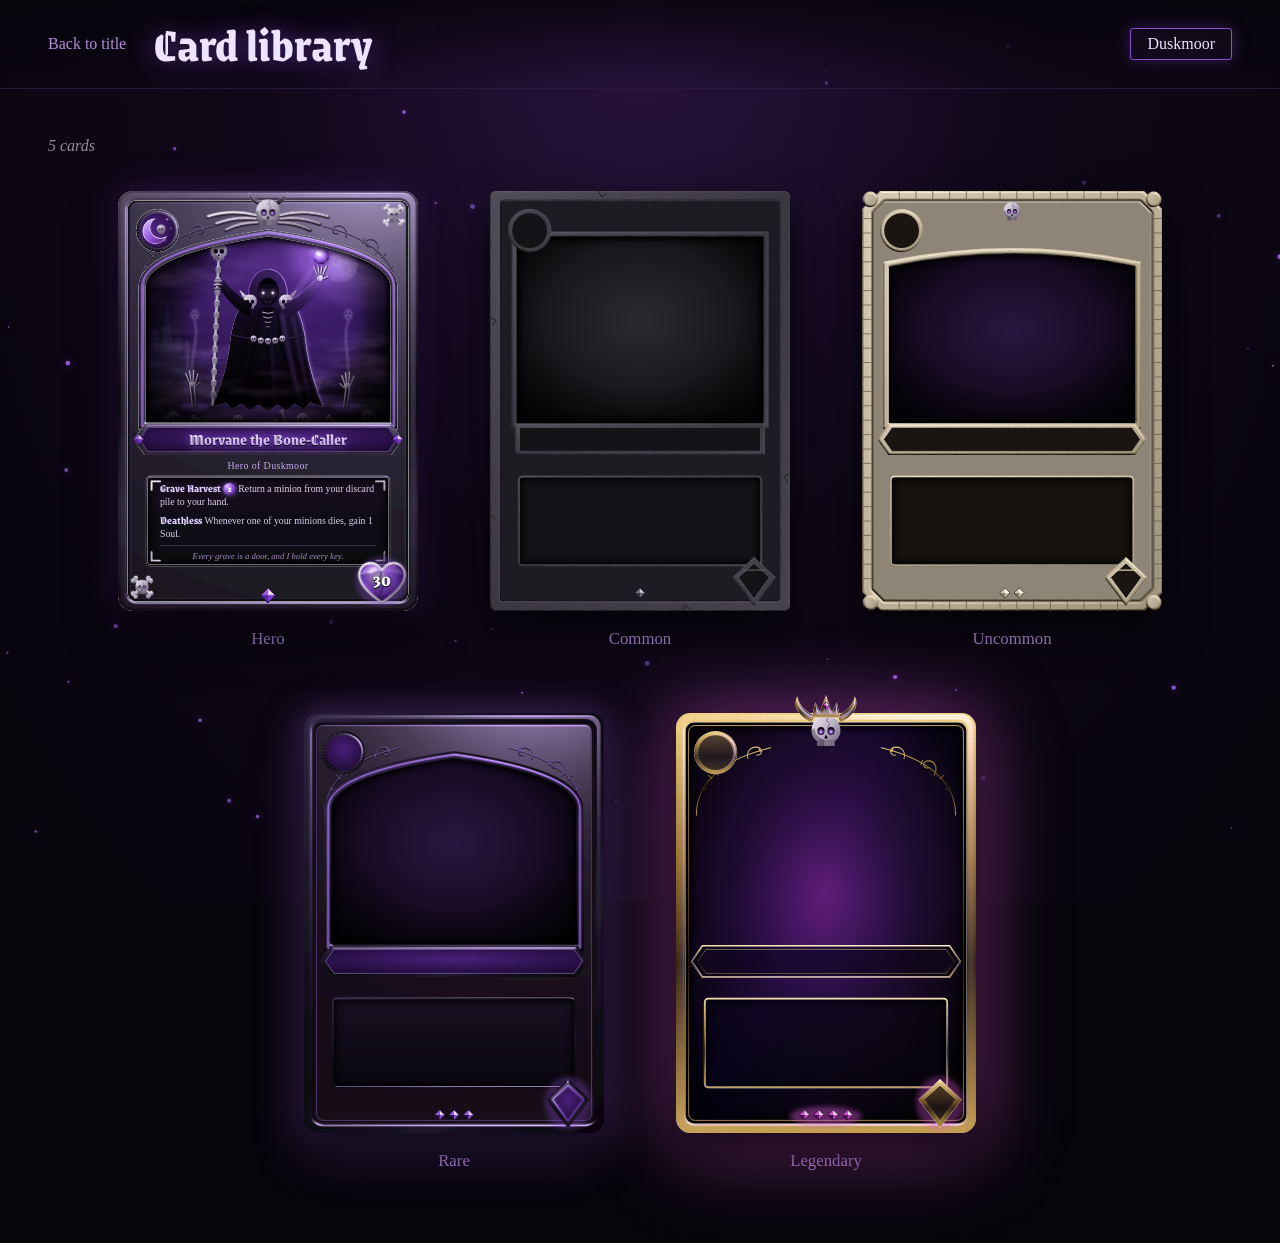
==== commit fd6245cd: "changes made to card raritys" ====
--- a/cards.html
+++ b/cards.html
@@ -13,7 +13,7 @@
   <!-- Materials and shapes used by every card frame -->
   <svg width="0" height="0" style="position:absolute" aria-hidden="true">
     <defs>
-      <!-- ===== Gradients ===== -->
+      <!-- ================= Hero frame (painted pewter & enamel) ================= -->
       <linearGradient id="fb-metal" x1="0" y1="0" x2="0" y2="1">
         <stop offset="0" stop-color="#4a4058"/>
         <stop offset=".35" stop-color="#1d1726"/>
@@ -63,7 +63,7 @@
         <stop offset="1" stop-color="#000" stop-opacity=".85"/>
       </radialGradient>
 
-      <!-- card back background -->
+      <!-- card back -->
       <radialGradient id="cb-bg" cx=".5" cy=".45" r=".75">
         <stop offset="0" stop-color="#2a1340"/>
         <stop offset=".6" stop-color="#110a1a"/>
@@ -73,7 +73,60 @@
         <path d="M0 20 L20 0 L40 20 L20 40 Z" fill="none" stroke="#2a1a3d" stroke-width="1"/>
       </pattern>
 
-      <!-- ===== Clips ===== -->
+      <!-- ================= Attack card materials ================= -->
+      <!-- empty art (until a card gets its picture) -->
+      <radialGradient id="ac-empty" cx=".5" cy=".45" r=".7">
+        <stop offset="0" stop-color="#2a1640"/>
+        <stop offset=".6" stop-color="#140a20"/>
+        <stop offset="1" stop-color="#07040b"/>
+      </radialGradient>
+
+      <!-- Common: rough grey stone -->
+      <linearGradient id="st-stone" x1="0" y1="0" x2="1" y2="1">
+        <stop offset="0" stop-color="#b3b0ba"/>
+        <stop offset=".5" stop-color="#85828c"/>
+        <stop offset="1" stop-color="#9d9aa4"/>
+      </linearGradient>
+      <radialGradient id="st-empty" cx=".5" cy=".45" r=".7">
+        <stop offset="0" stop-color="#2c2a31"/>
+        <stop offset=".6" stop-color="#17161a"/>
+        <stop offset="1" stop-color="#09080b"/>
+      </radialGradient>
+
+      <!-- Uncommon: bone -->
+      <linearGradient id="bn-bone" x1="0" y1="0" x2="1" y2="1">
+        <stop offset="0" stop-color="#f3ecdc"/>
+        <stop offset=".5" stop-color="#cfc3aa"/>
+        <stop offset="1" stop-color="#a39679"/>
+      </linearGradient>
+
+      <!-- Rare: obsidian & amethyst -->
+      <linearGradient id="ob-obsidian" x1="0" y1="0" x2="1" y2="1">
+        <stop offset="0" stop-color="#2e2440"/>
+        <stop offset=".45" stop-color="#0a0710"/>
+        <stop offset=".7" stop-color="#1c1428"/>
+        <stop offset="1" stop-color="#06040a"/>
+      </linearGradient>
+      <linearGradient id="ob-amethyst" x1="0" y1="0" x2="1" y2="1">
+        <stop offset="0" stop-color="#f0dcff"/>
+        <stop offset=".4" stop-color="#a86cf0"/>
+        <stop offset="1" stop-color="#3b1466"/>
+      </linearGradient>
+
+      <!-- Legendary: blackened gold -->
+      <linearGradient id="lg-gold" x1="0" y1="0" x2="0" y2="1">
+        <stop offset="0" stop-color="#f3d487"/>
+        <stop offset=".35" stop-color="#9a7430"/>
+        <stop offset=".6" stop-color="#3a2810"/>
+        <stop offset="1" stop-color="#c9a052"/>
+      </linearGradient>
+      <radialGradient id="lg-art" cx=".5" cy=".42" r=".7">
+        <stop offset="0" stop-color="#4a1a66"/>
+        <stop offset=".45" stop-color="#1e0b2e"/>
+        <stop offset="1" stop-color="#06030a"/>
+      </radialGradient>
+
+      <!-- ================= Clips ================= -->
       <clipPath id="cf-arch">
         <path d="M40 392 V160 Q40 100 250 70 Q460 100 460 160 V392 Z"/>
       </clipPath>
@@ -82,8 +135,8 @@
         <path d="M440 686 C414 668 402 654 402 640 C402 628 411 620 421 620 C430 620 436 626 440 632 C444 626 450 620 459 620 C469 620 478 628 478 640 C478 654 466 668 440 686 Z"/>
       </clipPath>
 
-      <!-- ===== Filters ===== -->
-      <!-- brushed metal + bevel lit from the top right -->
+      <!-- ================= Filters ================= -->
+      <!-- brushed metal + bevel -->
       <filter id="fb-metalfx" x="-3%" y="-3%" width="106%" height="106%">
         <feTurbulence type="fractalNoise" baseFrequency="0.9 0.22" numOctaves="2" seed="5" result="n"/>
         <feColorMatrix in="n" type="saturate" values="0" result="g"/>
@@ -103,7 +156,7 @@
         <feComposite in="lit" in2="SourceAlpha" operator="in"/>
       </filter>
 
-      <!-- glossy bone -->
+      <!-- glossy bone (hero details) -->
       <filter id="fb-bonefx" x="-10%" y="-10%" width="120%" height="120%">
         <feGaussianBlur in="SourceAlpha" stdDeviation="1.2" result="bump"/>
         <feSpecularLighting in="bump" surfaceScale="2.5" specularConstant=".6" specularExponent="16" lighting-color="#ffffff" result="spec">
@@ -127,6 +180,53 @@
         <feComposite in="t" in2="SourceGraphic" operator="in"/>
       </filter>
 
+      <!-- rough chipped stone -->
+      <filter id="st-stonefx" x="-3%" y="-3%" width="106%" height="106%">
+        <feTurbulence type="fractalNoise" baseFrequency="0.9" numOctaves="3" seed="31" result="grain"/>
+        <feTurbulence type="fractalNoise" baseFrequency="0.05" numOctaves="4" seed="32" result="blotch"/>
+        <feGaussianBlur in="SourceAlpha" stdDeviation="2.5" result="bevel"/>
+        <feComposite in="bevel" in2="grain" operator="arithmetic" k1="0" k2="1" k3="0.35" k4="0" result="bump0"/>
+        <feComposite in="bump0" in2="blotch" operator="arithmetic" k1="0" k2="1" k3="0.25" k4="0" result="bump"/>
+        <feDiffuseLighting in="bump" surfaceScale="3" lighting-color="#8f8b96" result="diff">
+          <feDistantLight azimuth="300" elevation="42"/>
+        </feDiffuseLighting>
+        <feBlend in="SourceGraphic" in2="diff" mode="multiply" result="tinted"/>
+        <feComposite in="tinted" in2="SourceAlpha" operator="in"/>
+      </filter>
+
+      <!-- weathered, pitted bone -->
+      <filter id="bn-bonefx" x="-10%" y="-10%" width="120%" height="120%">
+        <feTurbulence type="fractalNoise" baseFrequency="1.1" numOctaves="2" seed="6" result="pits"/>
+        <feGaussianBlur in="SourceAlpha" stdDeviation="1.6" result="round"/>
+        <feComposite in="round" in2="pits" operator="arithmetic" k1="0" k2="1" k3="0.15" k4="0" result="bump"/>
+        <feDiffuseLighting in="bump" surfaceScale="3" lighting-color="#f2ead9" result="diff">
+          <feDistantLight azimuth="300" elevation="45"/>
+        </feDiffuseLighting>
+        <feSpecularLighting in="bump" surfaceScale="3" specularConstant=".35" specularExponent="14" lighting-color="#ffffff" result="spec">
+          <feDistantLight azimuth="300" elevation="45"/>
+        </feSpecularLighting>
+        <feBlend in="SourceGraphic" in2="diff" mode="multiply" result="tinted"/>
+        <feComposite in="tinted" in2="spec" operator="arithmetic" k1="0" k2="1" k3="1" k4="0" result="lit"/>
+        <feComposite in="lit" in2="SourceAlpha" operator="in"/>
+      </filter>
+
+      <!-- glossy obsidian -->
+      <filter id="ob-glossfx" x="-3%" y="-3%" width="106%" height="106%">
+        <feGaussianBlur in="SourceAlpha" stdDeviation="2.5" result="bump"/>
+        <feSpecularLighting in="bump" surfaceScale="5" specularConstant="1" specularExponent="35" lighting-color="#d8b8ff" result="spec">
+          <fePointLight x="380" y="-160" z="320"/>
+        </feSpecularLighting>
+        <feComposite in="spec" in2="SourceAlpha" operator="in" result="s"/>
+        <feComposite in="SourceGraphic" in2="s" operator="arithmetic" k1="0" k2="1" k3="1" k4="0"/>
+      </filter>
+
+      <!-- violet glow around crystals -->
+      <filter id="ob-crystalglow" x="-50%" y="-50%" width="200%" height="200%">
+        <feGaussianBlur in="SourceGraphic" stdDeviation="4" result="b"/>
+        <feColorMatrix in="b" values="0 0 0 0 .6  0 0 0 0 .3  0 0 0 0 .95  0 0 0 .9 0" result="c"/>
+        <feMerge><feMergeNode in="c"/><feMergeNode in="SourceGraphic"/></feMerge>
+      </filter>
+
       <filter id="fb-glow" x="-100%" y="-100%" width="300%" height="300%">
         <feGaussianBlur in="SourceGraphic" stdDeviation="2" result="b"/>
         <feMerge><feMergeNode in="b"/><feMergeNode in="b"/><feMergeNode in="SourceGraphic"/></feMerge>
@@ -135,7 +235,7 @@
         <feGaussianBlur stdDeviation="4"/>
       </filter>
 
-      <!-- ===== Reusable pieces ===== -->
+      <!-- ================= Reusable pieces ================= -->
       <g id="fb-skull">
         <path fill="url(#fb-bone)" d="M0 -22 C-14 -22 -20 -11 -20 -1 C-20 7 -16 12 -12 14 V21 H12 V14 C16 12 20 7 20 -1 C20 -11 14 -22 0 -22 Z"/>
         <path fill="#000" opacity=".35" d="M-20 -1 C-20 7 -16 12 -12 14 V21 H-2 V12 C-9 10 -15 6 -16 -4 Z"/>
@@ -171,6 +271,12 @@
         <path d="M0 -9 L9 0 L0 9 L-9 0 Z" fill="none" stroke="#0a0610" stroke-width="1"/>
         <circle cx="2" cy="-3" r="1.2" fill="#fff"/>
       </g>
+
+      <!-- a single tongue of shadow-flame (legendary) -->
+      <g id="lg-flame">
+        <path d="M0 0 C-9 -6 -8 -18 0 -34 C8 -18 9 -6 0 0 Z" fill="#b02fd0" opacity=".85"/>
+        <path d="M0 -2 C-5 -6 -4 -14 0 -24 C4 -14 5 -6 0 -2 Z" fill="#f2c8ff"/>
+      </g>
     </defs>
   </svg>
 
--- a/css/cards.css
+++ b/css/cards.css
@@ -88,25 +88,40 @@
 main {
   position: relative;
   z-index: 1;
-  padding: 28px clamp(16px, 4vw, 48px) 72px;
+  padding: 48px clamp(16px, 4vw, 48px) 72px;
 }
 
 .count {
-  margin: 0 0 28px;
+  margin: 0 0 36px;
   font-style: italic;
   color: rgba(239, 228, 255, .6);
 }
 
+/* extra room so wings, crowns and crystals can stick out */
 .card-grid {
   display: flex;
   flex-wrap: wrap;
-  gap: 40px;
+  gap: 64px 72px;
   justify-content: center;
+}
+
+.card-slot {
+  margin: 0;
+  display: flex;
+  flex-direction: column;
+  align-items: center;
+  gap: 18px;
+}
+
+.card-caption {
+  font-family: var(--font-caps);
+  font-size: 1.05rem;
+  color: var(--violet-soft);
 }
 
 /* ============ Card ============ */
 .card {
-  --w: min(320px, 82vw);
+  --w: min(300px, 78vw);
   position: relative;
   width: var(--w);
   aspect-ratio: 5 / 7;
@@ -159,7 +174,6 @@
   font-size: 5.4cqw;
   line-height: 1;
   white-space: nowrap;
-  /* pale enamel-silver lettering */
   color: transparent;
   background: linear-gradient(180deg, #fbf6ff 0%, #d8c2f5 50%, #8a64c0 100%);
   -webkit-background-clip: text;
@@ -236,6 +250,7 @@
 }
 
 .card-health,
+.card-attack,
 .card-cost {
   position: absolute;
   transform: translate(-50%, -50%);
@@ -245,7 +260,8 @@
   color: #fff;
   text-shadow: 0 1px 0 #000, 0 0 2cqw rgba(0, 0, 0, .9);
 }
-.card-health { left: 88%; top: 92.57%; font-size: 6.4cqw; }
+.card-health,
+.card-attack { left: 88%; top: 92.57%; font-size: 6.4cqw; }
 .card-cost   { left: 13.2%; top: 9.43%; font-size: 8cqw; }
 
 /* Foil sheen that follows the cursor */
@@ -274,6 +290,99 @@
   50%      { opacity: 1; }
 }
 
+/* ============ Attack cards: each rarity draws its own shape ============ */
+/* Let the frame's shape (wings, crystals, notches) show, and stick out past the edges */
+.card[data-type="attack"] .card-front {
+  overflow: visible;
+  border-radius: 0;
+  box-shadow: none;
+}
+.card[data-type="attack"] .card-svg {
+  overflow: visible;
+  filter: drop-shadow(0 18px 22px rgba(0, 0, 0, .75));
+}
+.card[data-type="attack"]:focus-visible .card-front { box-shadow: none; }
+.card[data-type="attack"]:focus-visible .card-svg {
+  filter: drop-shadow(0 18px 22px rgba(0, 0, 0, .75)) drop-shadow(0 0 3px var(--ink));
+}
+
+/* animated layer on top of the legendary frame */
+.card-fx {
+  position: absolute;
+  inset: 0;
+  width: 100%;
+  height: 100%;
+  overflow: visible;
+  pointer-events: none;
+}
+
+/* ---- Common: plain stone, no foil ---- */
+.card[data-rarity="common"] .card-sheen { display: none; }
+.card[data-rarity="common"] .card-name {
+  background: none;
+  color: #d4d1d9;
+  filter: drop-shadow(0 1px 0 #000);
+}
+
+/* ---- Uncommon: bone, notched corners, faint foil ---- */
+.card[data-rarity="uncommon"] .card-sheen {
+  clip-path: polygon(6% 0, 94% 0, 100% 4.29%, 100% 95.71%, 94% 100%, 6% 100%, 0 95.71%, 0 4.29%);
+}
+.card[data-rarity="uncommon"]:hover .card-sheen,
+.card[data-rarity="uncommon"].is-tilting .card-sheen { opacity: .4; }
+.card[data-rarity="uncommon"] .card-name {
+  background: linear-gradient(180deg, #fffaf0 0%, #e4d8bf 55%, #a8997a 100%);
+  -webkit-background-clip: text;
+          background-clip: text;
+  filter: drop-shadow(0 1px 0 #000);
+}
+
+/* ---- Rare: obsidian, violet glow, full foil ---- */
+.card[data-rarity="rare"] .card-sheen { clip-path: inset(0 round 4.8cqw); }
+.card[data-rarity="rare"] .card-svg {
+  filter: drop-shadow(0 18px 22px rgba(0, 0, 0, .75)) drop-shadow(0 0 16px rgba(155, 92, 230, .45));
+}
+
+/* ---- Legendary: blackened gold, magenta light, foil always on ---- */
+.card[data-rarity="legendary"] .card-sheen {
+  clip-path: inset(0 round 4.8cqw);
+  opacity: .3;
+}
+.card[data-rarity="legendary"]:hover .card-sheen,
+.card[data-rarity="legendary"].is-tilting .card-sheen { opacity: 1; }
+.card[data-rarity="legendary"] .card-svg {
+  filter: drop-shadow(0 18px 22px rgba(0, 0, 0, .75)) drop-shadow(0 0 34px rgba(210, 79, 208, .6));
+}
+.card[data-rarity="legendary"] .card-name {
+  background: linear-gradient(180deg, #fff3cf 0%, #e8c878 45%, #8a6424 75%, #f3d487 100%);
+  -webkit-background-clip: text;
+          background-clip: text;
+  filter: drop-shadow(0 1px 0 #000) drop-shadow(0 0 6px rgba(232, 200, 120, .5));
+}
+
+/* flickering shadow-flames */
+.lg-flicker {
+  transform-box: fill-box;
+  transform-origin: 50% 100%;
+  animation: flicker 1.6s ease-in-out infinite;
+}
+@keyframes flicker {
+  0%, 100% { transform: scale(1, 1); }
+  30%      { transform: scale(.9, 1.18); }
+  60%      { transform: scale(1.08, .86); }
+}
+
+/* soul-wisps drifting up */
+.lg-wisp {
+  opacity: 0;
+  animation: wisp 7s ease-in-out infinite;
+}
+@keyframes wisp {
+  0%   { opacity: 0;  transform: translateY(0); }
+  20%  { opacity: .9; }
+  100% { opacity: 0;  transform: translateY(-80px); }
+}
+
 /* ============ Inspect view ============ */
 .inspect {
   border: 0;
@@ -288,7 +397,7 @@
   display: flex;
   flex-direction: column;
   align-items: center;
-  gap: 24px;
+  gap: 32px;
 }
 .inspect::backdrop {
   background: rgba(5, 3, 8, .85);
@@ -296,7 +405,7 @@
 }
 
 .inspect-stage .card {
-  --w: min(440px, 84vw, 46vh);
+  --w: min(420px, 74vw, 44vh);
   animation: rise .5s cubic-bezier(.2, .7, .2, 1);
 }
 
@@ -325,65 +434,6 @@
   outline: none;
 }
 
-/* ============ Labels under each card ============ */
-.card-slot {
-  margin: 0;
-  display: flex;
-  flex-direction: column;
-  align-items: center;
-  gap: 16px;
-}
-
-.card-caption {
-  font-family: var(--font-caps);
-  font-size: 1.05rem;
-  color: var(--violet-soft);
-}
-
-/* ============ Attack number (sits on the blade emblem) ============ */
-.card-attack {
-  position: absolute;
-  left: 88%;
-  top: 92.57%;
-  transform: translate(-50%, -50%);
-  font-family: var(--font-dark);
-  font-weight: 800;
-  font-size: 6.4cqw;
-  line-height: 1;
-  color: #fff;
-  text-shadow: 0 1px 0 #000, 0 0 2cqw rgba(0, 0, 0, .9);
-}
-
-/* ============ Rarity differences ============ */
-/* Common: no foil, no purple glow */
-.card[data-rarity="common"] .card-sheen { display: none; }
-.card[data-rarity="common"] .card-face  { box-shadow: 0 24px 48px rgba(0, 0, 0, .75); }
-
-/* Uncommon: faint foil */
-.card[data-rarity="uncommon"]:hover .card-sheen,
-.card[data-rarity="uncommon"].is-tilting .card-sheen { opacity: .45; }
-.card[data-rarity="uncommon"] .card-face { box-shadow: 0 24px 48px rgba(0, 0, 0, .75), 0 0 20px rgba(120, 50, 190, .2); }
-
-/* Legendary: foil always faintly on, magenta glow, drifting wisps */
-.card[data-rarity="legendary"] .card-sheen { opacity: .3; }
-.card[data-rarity="legendary"]:hover .card-sheen,
-.card[data-rarity="legendary"].is-tilting .card-sheen { opacity: 1; }
-.card[data-rarity="legendary"] .card-face {
-  box-shadow: 0 24px 48px rgba(0, 0, 0, .75), 0 0 44px rgba(210, 79, 208, .4);
-}
-
-.lg-rim { animation: pulse 3s ease-in-out infinite; }
-
-.lg-wisp {
-  opacity: 0;
-  animation: wisp 7s ease-in-out infinite;
-}
-@keyframes wisp {
-  0%   { opacity: 0;  transform: translateY(0); }
-  20%  { opacity: .9; }
-  100% { opacity: 0;  transform: translateY(-80px); }
-}
-
 /* ============ Reduced motion ============ */
 @media (prefers-reduced-motion: reduce) {
   *, *::before, *::after {
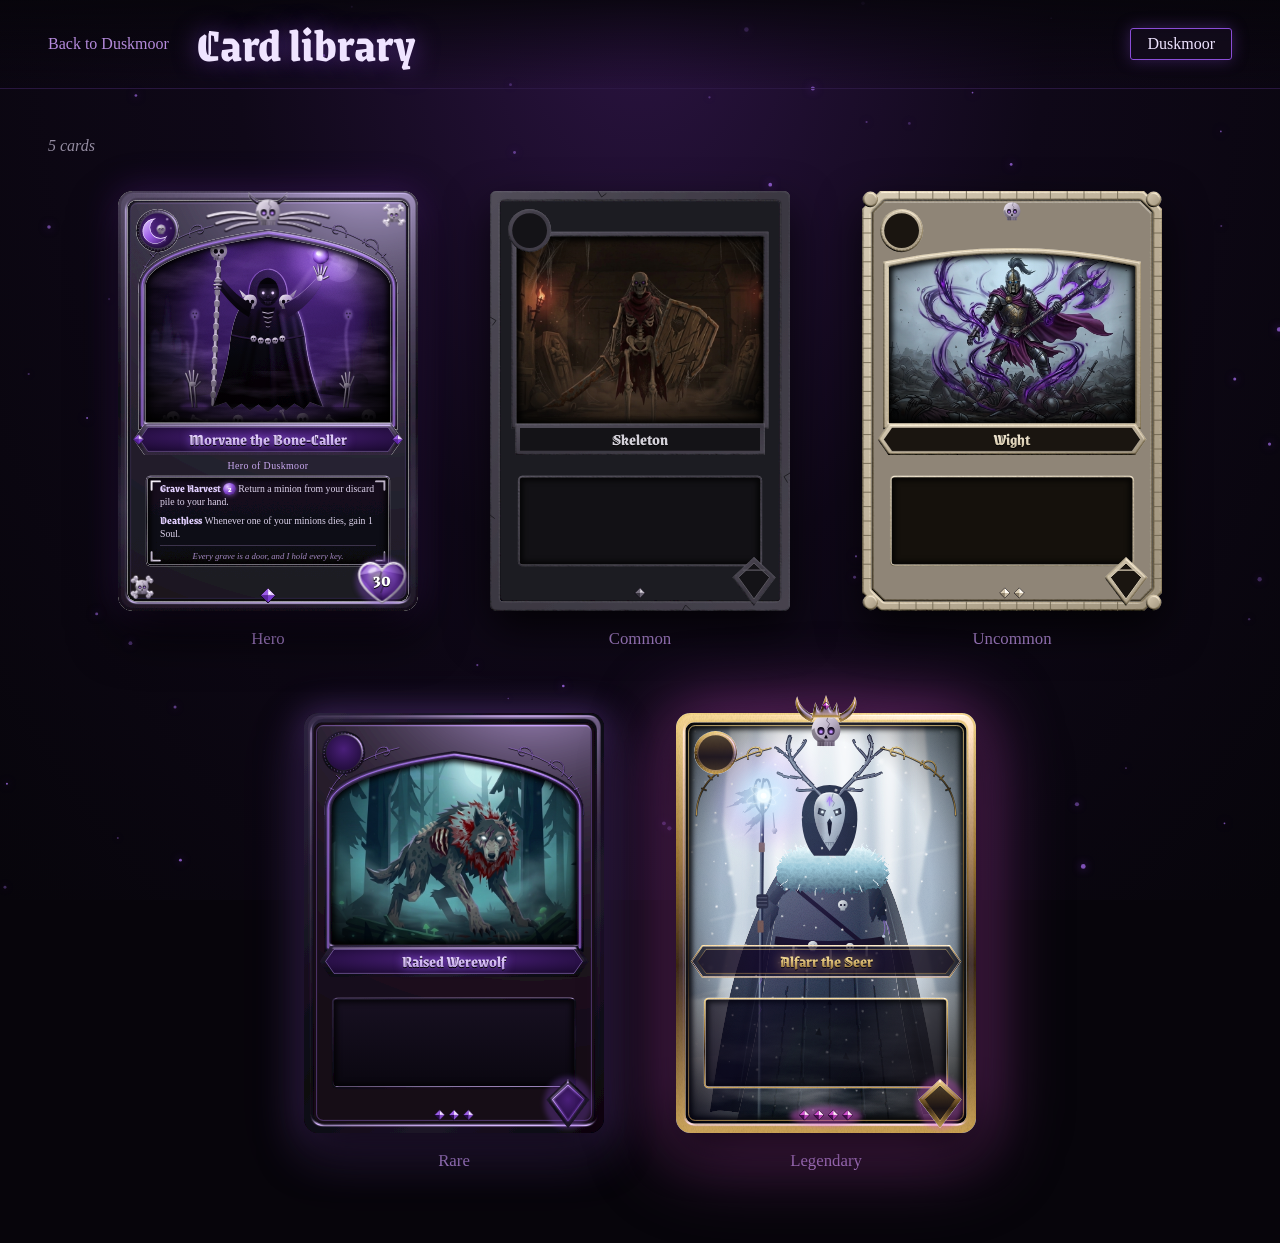
==== commit 81bb15c7: "duskmoor page" ====
--- a/cards.html
+++ b/cards.html
@@ -8,6 +8,7 @@
   <link rel="preconnect" href="https://fonts.gstatic.com" crossorigin>
   <link href="https://fonts.googleapis.com/css2?family=Grenze+Gotisch:wght@600;800&family=IM+Fell+English:ital@0;1&family=IM+Fell+English+SC&display=swap" rel="stylesheet">
   <link rel="stylesheet" href="css/cards.css">
+  <script src="js/smoke.js"></script>
 </head>
 <body>
   <!-- Materials and shapes used by every card frame -->
@@ -283,7 +284,7 @@
   <canvas id="motes" aria-hidden="true"></canvas>
 
   <header class="topbar">
-    <a class="back-link" href="index.html">Back to title</a>
+    <a class="back-link" href="duskmoor.html" data-smoke>Back to Duskmoor</a>
     <h1 class="page-title">Card library</h1>
     <nav class="kingdom-tabs" aria-label="Kingdoms">
       <button class="tab is-active" aria-pressed="true">Duskmoor</button>
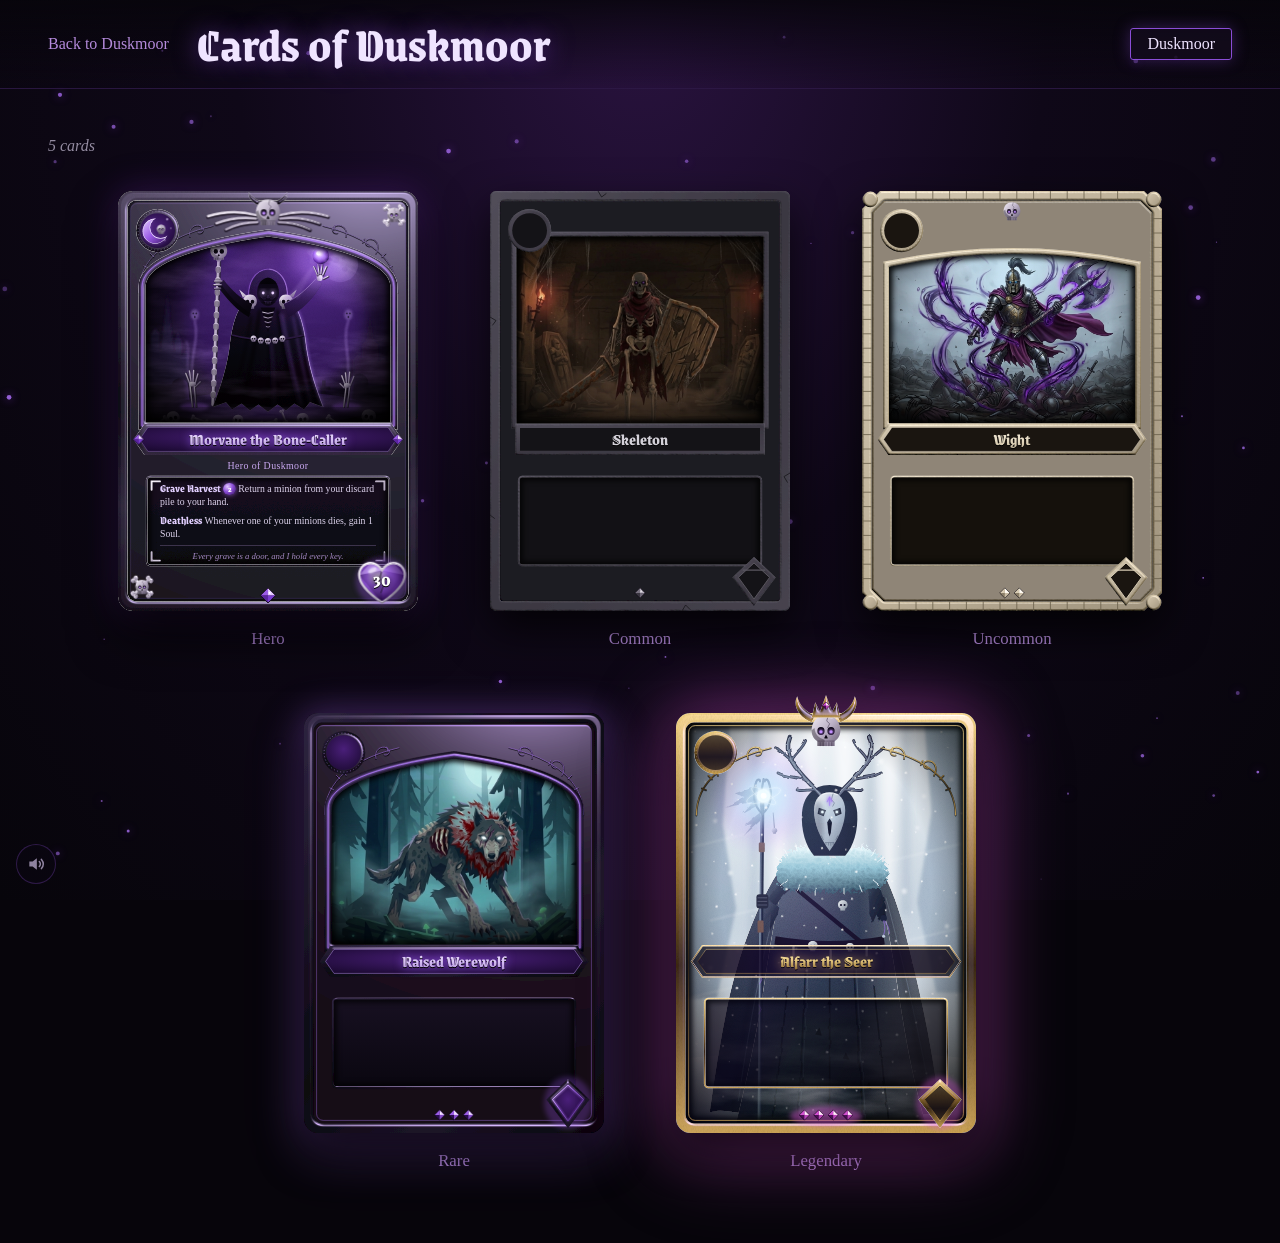
==== commit c294d394: "changes" ====
--- a/cards.html
+++ b/cards.html
@@ -3,12 +3,13 @@
 <head>
   <meta charset="UTF-8">
   <meta name="viewport" content="width=device-width, initial-scale=1.0">
-  <title>Card Library · Three Crowns</title>
+  <title>Cards of Duskmoor · Three Crowns</title>
   <link rel="preconnect" href="https://fonts.googleapis.com">
   <link rel="preconnect" href="https://fonts.gstatic.com" crossorigin>
   <link href="https://fonts.googleapis.com/css2?family=Grenze+Gotisch:wght@600;800&family=IM+Fell+English:ital@0;1&family=IM+Fell+English+SC&display=swap" rel="stylesheet">
   <link rel="stylesheet" href="css/cards.css">
   <script src="js/smoke.js"></script>
+  <script src="js/audio.js"></script>
 </head>
 <body>
   <!-- Materials and shapes used by every card frame -->
@@ -285,7 +286,7 @@
 
   <header class="topbar">
     <a class="back-link" href="duskmoor.html" data-smoke>Back to Duskmoor</a>
-    <h1 class="page-title">Card library</h1>
+    <h1 class="page-title">Cards of Duskmoor</h1>
     <nav class="kingdom-tabs" aria-label="Kingdoms">
       <button class="tab is-active" aria-pressed="true">Duskmoor</button>
     </nav>
